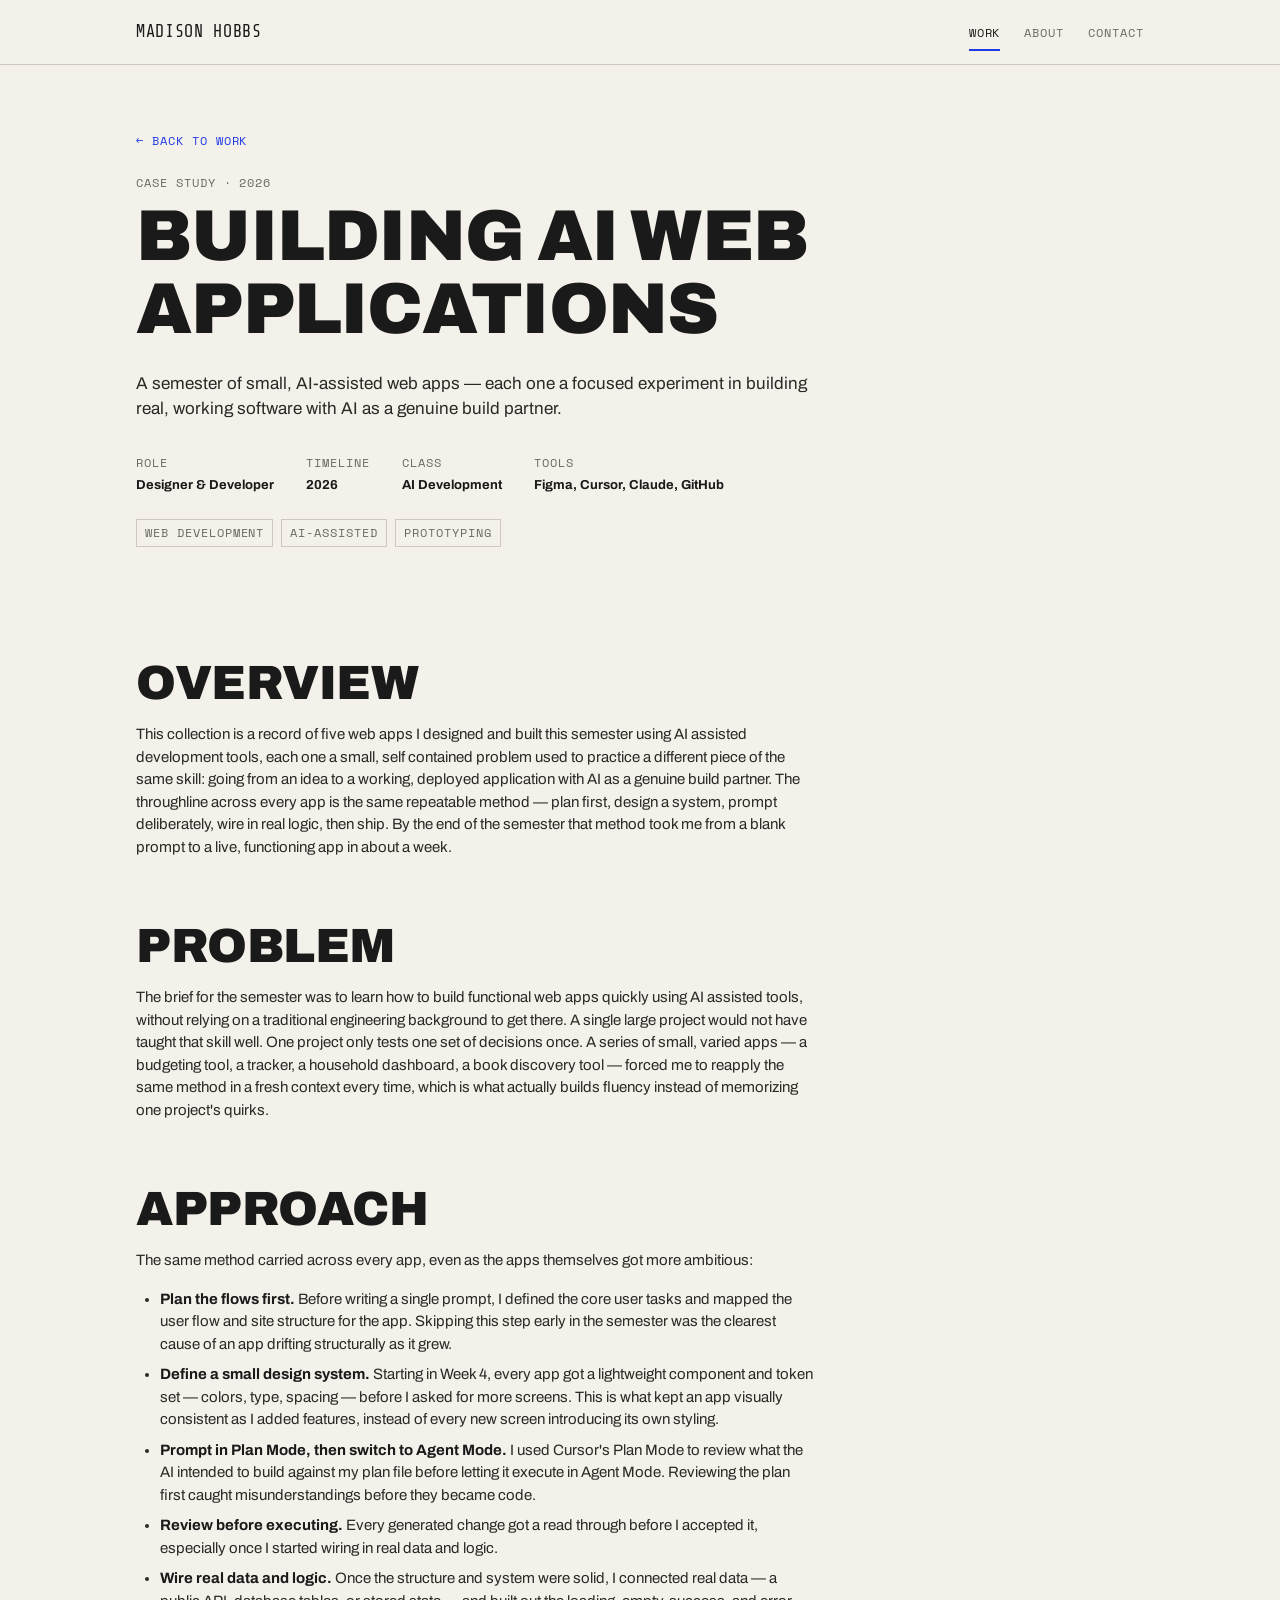
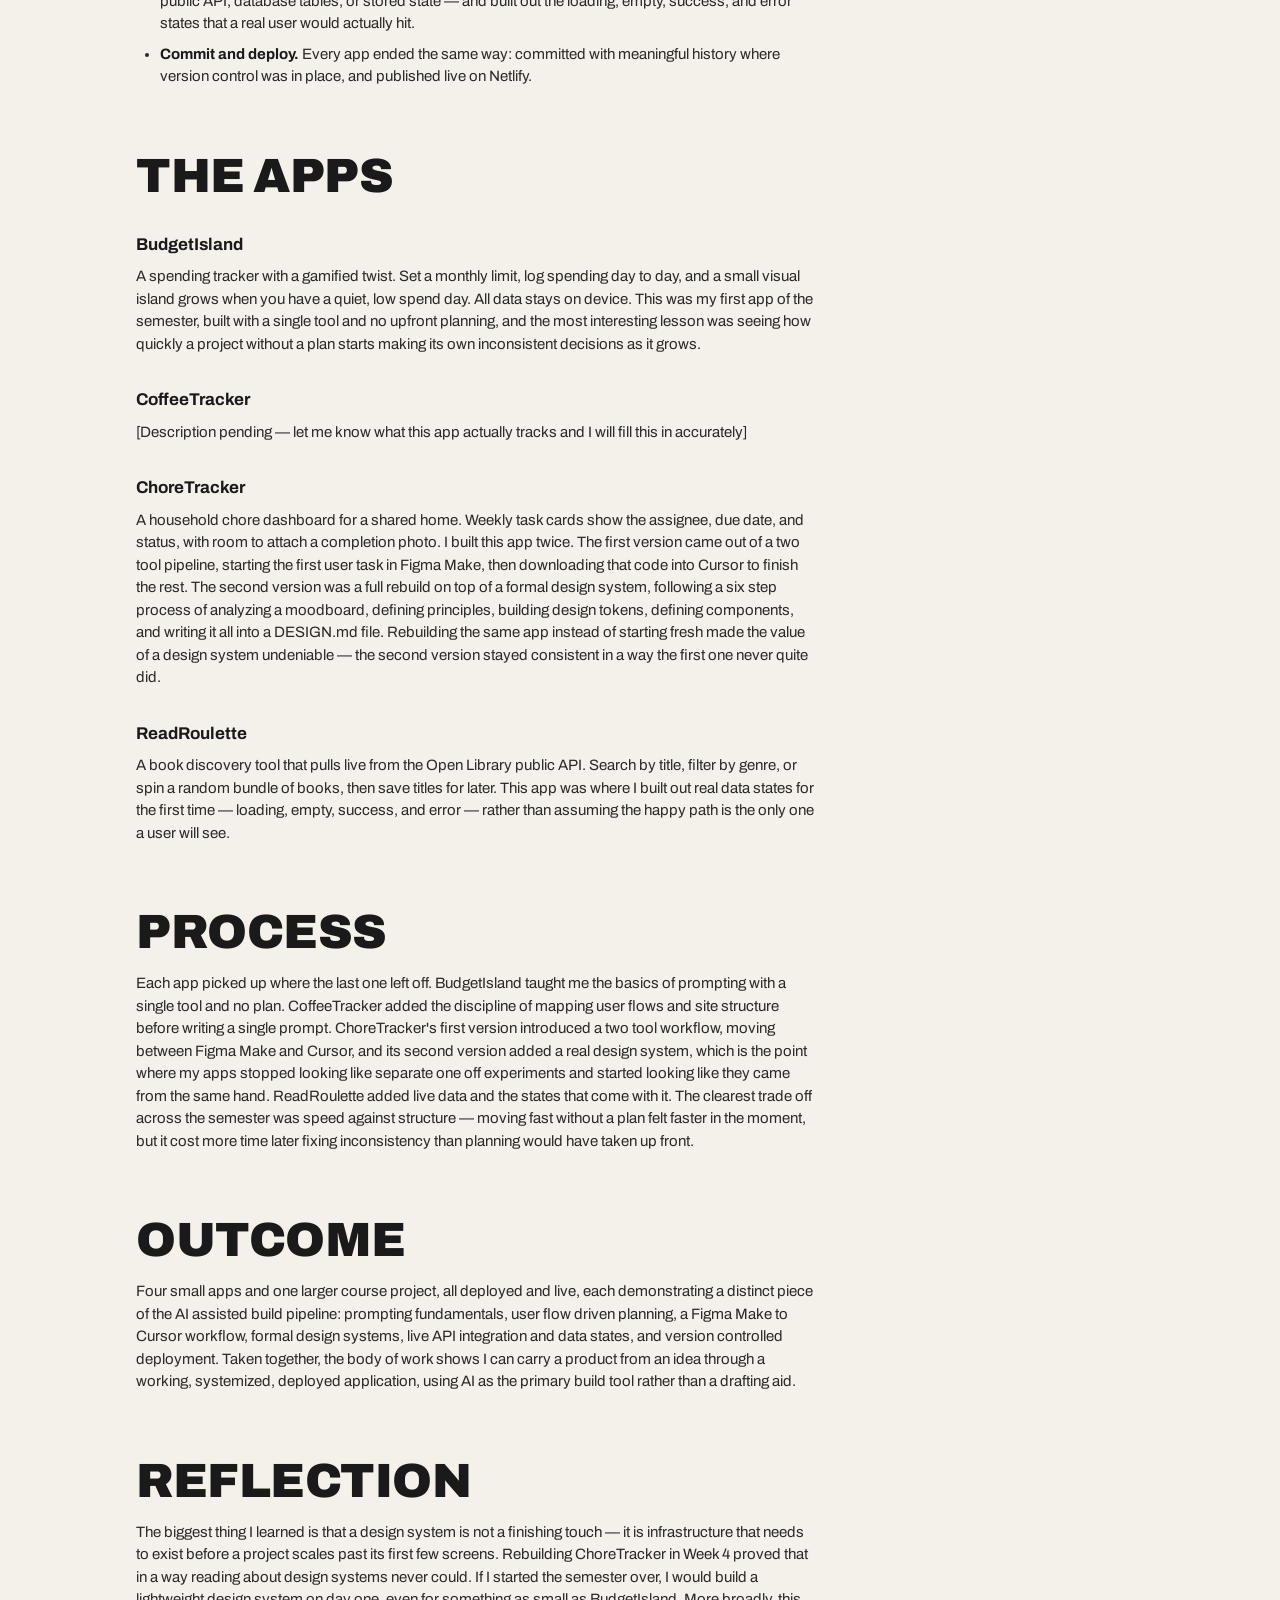
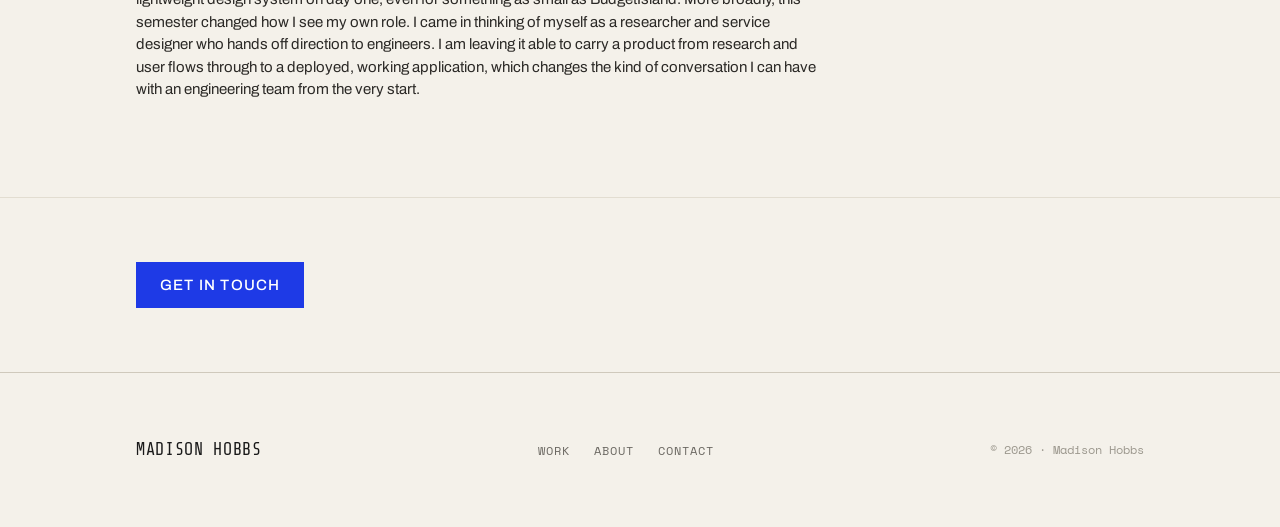
==== AIWebApps/index.html @ afbbce16 "Adding second project of minis" ====
<!DOCTYPE html>
<html lang="en">
<head>
<meta charset="UTF-8" />
<meta name="viewport" content="width=device-width, initial-scale=1.0" />
<title>Building AI Web Applications — Madison Hobbs</title>
<meta name="description" content="A semester of small, AI-assisted web apps — each one a focused experiment in building real, working software with AI as a collaborator." />
<link rel="preconnect" href="https://fonts.googleapis.com" />
<link rel="preconnect" href="https://fonts.gstatic.com" crossorigin />
<link href="https://fonts.googleapis.com/css2?family=Archivo:wght@400;500;700;800;900&family=Share+Tech+Mono&family=Space+Mono:wght@400;700&display=swap" rel="stylesheet" />
<link rel="stylesheet" href="../design-system/tokens.css" />
<style>
  /* screen accent: ONE pop family per DESIGN.md */
  :root { --accent: var(--color-accent-blue); --accent-soft: var(--color-accent-blue-soft); }

  *, *::before, *::after { box-sizing: border-box; margin: 0; padding: 0; }
  html { scroll-behavior: smooth; }
  body { background: var(--color-bg-base); color: var(--color-ink-body); font-family: var(--font-sans); font-size: var(--font-size-body); line-height: var(--line-height-body); -webkit-font-smoothing: antialiased; }
  a { color: inherit; }

  .wrap { max-width: var(--container-max); margin: 0 auto; padding-inline: var(--page-pad-inline); }
  @media (min-width: 768px) { .wrap { padding-inline: var(--page-pad-inline-md); } }
  @media (min-width: 1024px) { .wrap { padding-inline: var(--page-pad-inline-lg); } }

  .label { font-family: var(--font-mono); font-size: var(--font-size-caption); text-transform: uppercase; letter-spacing: var(--letter-spacing-label); color: var(--color-ink-muted); }
  .skip { position: absolute; left: -999px; top: 0; background: var(--color-ink-strong); color: var(--color-ink-inverse); padding: var(--space-2) var(--space-4); z-index: var(--z-toast); }
  .skip:focus { left: var(--space-4); }
  :where(a, button, input, textarea):focus-visible { outline: 2px solid var(--accent); outline-offset: 2px; }

  /* NAV */
  .nav { position: sticky; top: 0; z-index: var(--z-sticky); background: var(--color-bg-base); border-bottom: var(--border-width-hairline) solid var(--color-border-default); transition: box-shadow var(--duration-fast) var(--ease-standard); }
  .nav.scrolled { box-shadow: var(--shadow-paper); }
  .nav__inner { display: flex; align-items: center; justify-content: space-between; height: 64px; }
  .brand { font-family: var(--font-display); font-size: 1.05rem; text-transform: uppercase; letter-spacing: 0.04em; color: var(--color-ink-strong); text-decoration: none; }
  .nav__links { display: flex; align-items: center; gap: var(--space-6); list-style: none; }
  .nav__links a { font-family: var(--font-mono); font-size: var(--font-size-caption); text-transform: uppercase; letter-spacing: var(--letter-spacing-label); color: var(--color-ink-muted); text-decoration: none; padding: var(--space-2) 0; border-bottom: 2px solid transparent; transition: color var(--duration-fast) var(--ease-standard); }
  .nav__links a:hover { color: var(--color-ink-strong); }
  .nav__links a.current { color: var(--color-ink-strong); border-bottom-color: var(--accent); }
  .nav__toggle { display: none; width: 44px; height: 44px; background: none; border: none; cursor: pointer; align-items: center; justify-content: center; }
  .nav__toggle span, .nav__toggle span::before, .nav__toggle span::after { content: ""; display: block; width: 22px; height: 2px; background: var(--color-ink-strong); position: relative; }
  .nav__toggle span::before { position: absolute; top: -7px; }
  .nav__toggle span::after { position: absolute; top: 7px; }
  @media (max-width: 767px) {
    .nav__toggle { display: inline-flex; }
    .nav__links { position: absolute; top: 64px; left: 0; right: 0; flex-direction: column; align-items: flex-start; gap: 0; background: var(--color-bg-base); border-bottom: var(--border-width-hairline) solid var(--color-border-default); padding: var(--space-2) var(--page-pad-inline) var(--space-4); box-shadow: var(--shadow-raised); display: none; }
    .nav__links.open { display: flex; }
    .nav__links a { width: 100%; padding: var(--space-3) 0; border-bottom: var(--border-width-hairline) solid var(--color-border-subtle); }
  }

  /* PROJECT HERO */
  .p-hero { padding-block: var(--space-16) var(--space-12); }
  .p-back { display: inline-block; margin-bottom: var(--space-6); font-family: var(--font-mono); font-size: var(--font-size-caption); text-transform: uppercase; letter-spacing: var(--letter-spacing-label); color: var(--accent); text-decoration: none; }
  .p-back:hover { text-decoration: underline; }
  .p-hero h1 { font-family: var(--font-heading); font-weight: var(--font-weight-black); font-size: var(--font-size-display-md-fluid); line-height: 1.02; letter-spacing: -0.01em; text-transform: uppercase; color: var(--color-ink-strong); max-width: 18ch; margin-top: var(--space-2); }
  .p-hero__sub { font-size: var(--font-size-lead); color: var(--color-ink-body); max-width: var(--container-narrow); margin-top: var(--space-6); }
  .p-meta { display: flex; flex-wrap: wrap; gap: var(--space-8); margin-top: var(--space-8); }
  .p-meta div { display: flex; flex-direction: column; gap: var(--space-1); }
  .p-meta .k { font-family: var(--font-mono); font-size: var(--font-size-caption); text-transform: uppercase; letter-spacing: var(--letter-spacing-label); color: var(--color-ink-muted); }
  .p-meta .v { font-size: var(--font-size-body-sm); font-weight: var(--font-weight-bold); color: var(--color-ink-strong); }
  .p-tags { display: flex; flex-wrap: wrap; gap: var(--space-2); margin-top: var(--space-6); }
  .tag { font-family: var(--font-mono); font-size: var(--font-size-caption); text-transform: uppercase; letter-spacing: var(--letter-spacing-label); color: var(--color-ink-muted); border: var(--border-width-hairline) solid var(--color-border-default); padding: var(--space-1) var(--space-2); }

  .p-cover { margin-top: var(--space-12); aspect-ratio: 16 / 9; background: var(--color-bg-sunken); border: var(--border-width-hairline) solid var(--color-border-default); box-shadow: var(--shadow-paper); overflow: hidden; }
  .p-cover img { width: 100%; height: 100%; object-fit: cover; }

  /* ARTICLE / CASE STUDY BODY */
  .article { max-width: var(--container-narrow); padding-block: var(--space-16) var(--space-24); }
  .article h2 { font-family: var(--font-heading); font-weight: var(--font-weight-black); font-size: var(--font-size-display-sm-fluid); line-height: 1; text-transform: uppercase; letter-spacing: -0.01em; color: var(--color-ink-strong); margin: var(--space-16) 0 var(--space-4); }
  .article > h2:first-child { margin-top: 0; }
  .article h3 { font-size: var(--font-size-lead); font-weight: var(--font-weight-bold); color: var(--color-ink-strong); margin: var(--space-8) 0 var(--space-2); }
  .article p { font-size: var(--font-size-body); color: var(--color-ink-body); }
  .article p + p { margin-top: var(--space-4); }
  .article ul, .article ol { margin: var(--space-4) 0; padding-left: var(--space-6); }
  .article li { margin-bottom: var(--space-2); }
  .article li strong { color: var(--color-ink-strong); font-weight: var(--font-weight-bold); }
  .article blockquote { border-left: 2px solid var(--accent); padding-left: var(--space-4); margin: var(--space-8) 0; font-size: var(--font-size-lead); color: var(--color-ink-strong); }
  .article figure { margin: var(--space-8) 0; }
  .article figure img { width: 100%; border: var(--border-width-hairline) solid var(--color-border-subtle); }
  .article figcaption { font-family: var(--font-mono); font-size: var(--font-size-caption); color: var(--color-ink-muted); margin-top: var(--space-2); }

  /* CTA + FOOTER */
  .p-cta { padding-block: var(--space-16); border-top: var(--border-width-hairline) solid var(--color-border-subtle); }
  .btn { display: inline-flex; align-items: center; gap: var(--space-2); min-height: 44px; padding: var(--space-3) var(--space-6); font-family: var(--font-sans); font-size: var(--font-size-body); font-weight: var(--font-weight-medium); text-transform: uppercase; letter-spacing: var(--letter-spacing-label); border: none; border-radius: var(--radius-none); cursor: pointer; text-decoration: none; transition: filter var(--duration-fast) var(--ease-standard), transform var(--duration-instant) var(--ease-standard); }
  .btn--accent { background: var(--accent); color: #fff; }
  .btn--accent:hover { filter: brightness(1.08); }
  .btn:active { transform: translateY(1px); }

  .footer { padding-block: var(--space-16); border-top: var(--border-width-hairline) solid var(--color-border-default); }
  .footer__inner { display: flex; flex-wrap: wrap; align-items: center; justify-content: space-between; gap: var(--space-6); }
  .footer__links { display: flex; gap: var(--space-6); list-style: none; }
  .footer__links a { font-family: var(--font-mono); font-size: var(--font-size-caption); text-transform: uppercase; letter-spacing: var(--letter-spacing-label); color: var(--color-ink-muted); text-decoration: none; }
  .footer__links a:hover { color: var(--color-ink-strong); }
  .footer__copy { font-family: var(--font-mono); font-size: var(--font-size-caption); color: var(--color-ink-faint); }

  @media (prefers-reduced-motion: reduce) { html { scroll-behavior: auto; } * { transition: none !important; } }
</style>
</head>
<body>
<a class="skip" href="#main">Skip to content</a>

<header class="nav" id="nav">
  <div class="wrap nav__inner">
    <a href="../index.html#top" class="brand">Madison Hobbs</a>
    <button class="nav__toggle" aria-expanded="false" aria-controls="nav-links" aria-label="Toggle menu"><span></span></button>
    <ul class="nav__links" id="nav-links">
      <li><a href="../index.html#work" class="current">Work</a></li>
      <li><a href="../index.html#about">About</a></li>
      <li><a href="../index.html#contact">Contact</a></li>
    </ul>
  </div>
</header>

<main id="main">
  <article>
    <section class="p-hero">
      <div class="wrap">
        <a href="../index.html#work" class="p-back">← Back to work</a>
        <p class="label">Case Study · 2026</p>
        <h1>Building AI Web Applications</h1>
        <p class="p-hero__sub">A semester of small, AI-assisted web apps — each one a focused experiment in building real, working software with AI as a genuine build partner.</p>
        <div class="p-meta">
          <div><span class="k">Role</span><span class="v">Designer &amp; Developer</span></div>
          <div><span class="k">Timeline</span><span class="v">2026</span></div>
          <div><span class="k">Class</span><span class="v">AI Development</span></div>
          <div><span class="k">Tools</span><span class="v">Figma, Cursor, Claude, GitHub</span></div>
        </div>
        <div class="p-tags"><span class="tag">Web Development</span><span class="tag">AI-Assisted</span><span class="tag">Prototyping</span></div>
      </div>
    </section>

    <div class="wrap">
      <figure class="p-cover"><img src="assets/cover.png" alt="Building AI Web Applications — cover" onerror="this.closest('.p-cover').remove()" /></figure>
    </div>

    <div class="wrap">
      <div class="article">
        <h2>Overview</h2>
        <p>This collection is a record of five web apps I designed and built this semester using AI assisted development tools, each one a small, self contained problem used to practice a different piece of the same skill: going from an idea to a working, deployed application with AI as a genuine build partner. The throughline across every app is the same repeatable method — plan first, design a system, prompt deliberately, wire in real logic, then ship. By the end of the semester that method took me from a blank prompt to a live, functioning app in about a week.</p>

        <h2>Problem</h2>
        <p>The brief for the semester was to learn how to build functional web apps quickly using AI assisted tools, without relying on a traditional engineering background to get there. A single large project would not have taught that skill well. One project only tests one set of decisions once. A series of small, varied apps — a budgeting tool, a tracker, a household dashboard, a book discovery tool — forced me to reapply the same method in a fresh context every time, which is what actually builds fluency instead of memorizing one project's quirks.</p>

        <h2>Approach</h2>
        <p>The same method carried across every app, even as the apps themselves got more ambitious:</p>
        <ul>
          <li><strong>Plan the flows first.</strong> Before writing a single prompt, I defined the core user tasks and mapped the user flow and site structure for the app. Skipping this step early in the semester was the clearest cause of an app drifting structurally as it grew.</li>
          <li><strong>Define a small design system.</strong> Starting in Week 4, every app got a lightweight component and token set — colors, type, spacing — before I asked for more screens. This is what kept an app visually consistent as I added features, instead of every new screen introducing its own styling.</li>
          <li><strong>Prompt in Plan Mode, then switch to Agent Mode.</strong> I used Cursor's Plan Mode to review what the AI intended to build against my plan file before letting it execute in Agent Mode. Reviewing the plan first caught misunderstandings before they became code.</li>
          <li><strong>Review before executing.</strong> Every generated change got a read through before I accepted it, especially once I started wiring in real data and logic.</li>
          <li><strong>Wire real data and logic.</strong> Once the structure and system were solid, I connected real data — a public API, database tables, or stored state — and built out the loading, empty, success, and error states that a real user would actually hit.</li>
          <li><strong>Commit and deploy.</strong> Every app ended the same way: committed with meaningful history where version control was in place, and published live on Netlify.</li>
        </ul>

        <h2>The Apps</h2>

        <h3>BudgetIsland</h3>
        <p>A spending tracker with a gamified twist. Set a monthly limit, log spending day to day, and a small visual island grows when you have a quiet, low spend day. All data stays on device. This was my first app of the semester, built with a single tool and no upfront planning, and the most interesting lesson was seeing how quickly a project without a plan starts making its own inconsistent decisions as it grows.</p>
        <figure><img src="assets/budgetisland.png" alt="BudgetIsland — screen" onerror="this.closest('figure').remove()" /><figcaption>BudgetIsland — screen</figcaption></figure>

        <h3>CoffeeTracker</h3>
        <p>[Description pending — let me know what this app actually tracks and I will fill this in accurately]</p>
        <figure><img src="assets/coffeetracker.png" alt="CoffeeTracker — screen" onerror="this.closest('figure').remove()" /><figcaption>CoffeeTracker — screen</figcaption></figure>

        <h3>ChoreTracker</h3>
        <p>A household chore dashboard for a shared home. Weekly task cards show the assignee, due date, and status, with room to attach a completion photo. I built this app twice. The first version came out of a two tool pipeline, starting the first user task in Figma Make, then downloading that code into Cursor to finish the rest. The second version was a full rebuild on top of a formal design system, following a six step process of analyzing a moodboard, defining principles, building design tokens, defining components, and writing it all into a DESIGN.md file. Rebuilding the same app instead of starting fresh made the value of a design system undeniable — the second version stayed consistent in a way the first one never quite did.</p>
        <figure><img src="assets/choretracker.png" alt="ChoreTracker — screen" onerror="this.closest('figure').remove()" /><figcaption>ChoreTracker — screen</figcaption></figure>

        <h3>ReadRoulette</h3>
        <p>A book discovery tool that pulls live from the Open Library public API. Search by title, filter by genre, or spin a random bundle of books, then save titles for later. This app was where I built out real data states for the first time — loading, empty, success, and error — rather than assuming the happy path is the only one a user will see.</p>
        <figure><img src="assets/readroulette.png" alt="ReadRoulette — screen" onerror="this.closest('figure').remove()" /><figcaption>ReadRoulette — screen</figcaption></figure>

        <h2>Process</h2>
        <p>Each app picked up where the last one left off. BudgetIsland taught me the basics of prompting with a single tool and no plan. CoffeeTracker added the discipline of mapping user flows and site structure before writing a single prompt. ChoreTracker's first version introduced a two tool workflow, moving between Figma Make and Cursor, and its second version added a real design system, which is the point where my apps stopped looking like separate one off experiments and started looking like they came from the same hand. ReadRoulette added live data and the states that come with it. The clearest trade off across the semester was speed against structure — moving fast without a plan felt faster in the moment, but it cost more time later fixing inconsistency than planning would have taken up front.</p>

        <h2>Outcome</h2>
        <p>Four small apps and one larger course project, all deployed and live, each demonstrating a distinct piece of the AI assisted build pipeline: prompting fundamentals, user flow driven planning, a Figma Make to Cursor workflow, formal design systems, live API integration and data states, and version controlled deployment. Taken together, the body of work shows I can carry a product from an idea through a working, systemized, deployed application, using AI as the primary build tool rather than a drafting aid.</p>

        <h2>Reflection</h2>
        <p>The biggest thing I learned is that a design system is not a finishing touch — it is infrastructure that needs to exist before a project scales past its first few screens. Rebuilding ChoreTracker in Week 4 proved that in a way reading about design systems never could. If I started the semester over, I would build a lightweight design system on day one, even for something as small as BudgetIsland. More broadly, this semester changed how I see my own role. I came in thinking of myself as a researcher and service designer who hands off direction to engineers. I am leaving it able to carry a product from research and user flows through to a deployed, working application, which changes the kind of conversation I can have with an engineering team from the very start.</p>
      </div>
    </div>
  </article>

  <section class="p-cta">
    <div class="wrap">
      <a href="../index.html#contact" class="btn btn--accent">Get in touch</a>
    </div>
  </section>
</main>

<footer class="footer">
  <div class="wrap footer__inner">
    <a href="../index.html#top" class="brand">Madison Hobbs</a>
    <ul class="footer__links">
      <li><a href="../index.html#work">Work</a></li>
      <li><a href="../index.html#about">About</a></li>
      <li><a href="../index.html#contact">Contact</a></li>
    </ul>
    <span class="footer__copy">© 2026 · Madison Hobbs</span>
  </div>
</footer>

<script>
  const nav = document.getElementById('nav');
  const toggle = document.querySelector('.nav__toggle');
  const links = document.getElementById('nav-links');
  window.addEventListener('scroll', () => { nav.classList.toggle('scrolled', window.scrollY > 8); }, { passive: true });
  toggle.addEventListener('click', () => { const open = links.classList.toggle('open'); toggle.setAttribute('aria-expanded', String(open)); });
  links.addEventListener('click', (e) => { if (e.target.tagName === 'A') { links.classList.remove('open'); toggle.setAttribute('aria-expanded', 'false'); } });
</script>
</body>
</html>
---- design-system/tokens.css ----
/* ============================================================
   Design Tokens — "Tactile Editorial" system
   Direction: Tactile · Realistic · Messy · Professional
   Consume via CSS custom properties: var(--color-bg-base)
   ============================================================ */

:root {
  /* ---------- COLOR: NEUTRAL / PAPER BASE ---------- */
  --color-bg-base: #f4f1ea;        /* primary page background (warm paper) */
  --color-bg-raised: #faf8f2;      /* raised surface / card on paper */
  --color-bg-sunken: #ebe7dc;      /* recessed / inset wells */
  --color-bg-inverse: #1a1a1a;     /* dark blocks, footers */

  /* ---------- COLOR: INK (TEXT + LINES) ---------- */
  --color-ink-strong: #1a1a1a;     /* headings, primary text (never #000) */
  --color-ink-body: #2b2926;       /* body copy */
  --color-ink-muted: #6b6862;      /* captions, metadata, labels */
  --color-ink-faint: #9c988e;      /* placeholders, disabled */
  --color-ink-inverse: #f4f1ea;    /* text on dark blocks */

  /* ---------- COLOR: POP ACCENTS (vivid — choose one family per screen) ---------- */
  --color-accent-blue: #1e3ae6;    /* electric cobalt — primary interactive/focus */
  --color-accent-red: #ee3a20;     /* vermilion — bold highlights, alerts */
  --color-accent-yellow: #ffc61a;  /* signal yellow — marks, emphasis */
  --color-accent-green: #1f7a4d;   /* vivid green — positive */
  --color-accent-blue-soft: #d9defb;
  --color-accent-red-soft: #fbd9d2;
  --color-accent-yellow-soft: #fff0c2;
  --color-accent-green-soft: #d2ecdd;

  /* legacy aliases (map old names to the new pop palette) */
  --color-accent-ink-blue: var(--color-accent-blue);
  --color-accent-amber: var(--color-accent-yellow);
  --color-accent-olive: var(--color-accent-green);
  --color-accent-amber-soft: var(--color-accent-yellow-soft);
  --color-accent-olive-soft: var(--color-accent-green-soft);

  /* ---------- COLOR: FUNCTIONAL (vivid, semantic) ---------- */
  --color-danger: #ee3a20;
  --color-warning: #d98a00;
  --color-success: #1f7a4d;
  --color-info: #1e3ae6;

  /* ---------- COLOR: BORDERS ---------- */
  --color-border-strong: #1a1a1a;
  --color-border-default: #cfc9bc;
  --color-border-subtle: #e2ddd1;

  /* ---------- TYPOGRAPHY: FAMILIES ---------- */
  --font-sans: "Archivo", "Inter", "Helvetica Neue", Arial, sans-serif;      /* UI + body */
  --font-heading: "Archivo", "Helvetica Neue", Arial, sans-serif;            /* heavy grotesque headlines (weight 800-900) */
  --font-display: "Share Tech Mono", "Courier New", ui-monospace, monospace; /* skinny square monospace display (BIG BIRD) */
  --font-mono: "Space Mono", "IBM Plex Mono", ui-monospace, monospace;       /* technical labels/lists */

  /* ---------- TYPOGRAPHY: SIZE SCALE (contrast, no mid-range) ---------- */
  --font-size-caption: 0.75rem;    /* 12px — metadata, labels */
  --font-size-body-sm: 0.8125rem;  /* 13px */
  --font-size-body: 0.9375rem;     /* 15px — default body */
  --font-size-lead: 1.0625rem;     /* 17px — max for functional text */
  /* jump — deliberately skip 20–44px for body use */
  --font-size-display-sm: 3rem;    /* 48px */
  --font-size-display-md: 4.5rem;  /* 72px */
  --font-size-display-lg: 6.5rem;  /* 104px — hero gestural headers */

  /* ---------- TYPOGRAPHY: WEIGHT ---------- */
  --font-weight-regular: 400;
  --font-weight-medium: 500;
  --font-weight-bold: 700;
  --font-weight-heavy: 800;   /* grotesque headlines (CODE CRAFTED) */
  --font-weight-black: 900;

  /* ---------- TYPOGRAPHY: LINE HEIGHT ---------- */
  --line-height-tight: 0.95;       /* display */
  --line-height-snug: 1.2;
  --line-height-body: 1.5;

  /* ---------- TYPOGRAPHY: TRACKING ---------- */
  --letter-spacing-tight: -0.02em; /* display */
  --letter-spacing-normal: 0;
  --letter-spacing-label: 0.08em;  /* uppercase labels */

  /* ---------- SPACING SCALE (4px base) ---------- */
  --space-0: 0;
  --space-1: 0.25rem;  /* 4px */
  --space-2: 0.5rem;   /* 8px */
  --space-3: 0.75rem;  /* 12px */
  --space-4: 1rem;     /* 16px */
  --space-6: 1.5rem;   /* 24px */
  --space-8: 2rem;     /* 32px */
  --space-12: 3rem;    /* 48px */
  --space-16: 4rem;    /* 64px */
  --space-24: 6rem;    /* 96px — macro margins / whitespace */
  --space-32: 8rem;    /* 128px */

  /* ---------- RADIUS (sharp by default) ---------- */
  --radius-none: 0;
  --radius-sm: 2px;    /* max for UI containers */
  --radius-pill: 999px;/* reserved for tags/stamps only, rare */

  /* ---------- BORDER WIDTH ---------- */
  --border-width-hairline: 1px;
  --border-width-default: 1.5px;
  --border-width-heavy: 2px;

  /* ---------- SHADOW / ELEVATION (soft, physical, low) ---------- */
  --shadow-none: none;
  --shadow-paper: 0 1px 2px rgba(26, 22, 18, 0.06);           /* resting */
  --shadow-raised: 0 2px 12px rgba(26, 22, 18, 0.08);         /* card lifted off paper */
  --shadow-object: 0 8px 28px rgba(26, 22, 18, 0.12);         /* real object (badge, print) */
  --shadow-inset: inset 0 1px 3px rgba(26, 22, 18, 0.08);     /* sunken well */

  /* ---------- MOTION: DURATION ---------- */
  --duration-instant: 80ms;
  --duration-fast: 160ms;
  --duration-base: 240ms;
  --duration-slow: 400ms;

  /* ---------- MOTION: EASING ---------- */
  --ease-standard: cubic-bezier(0.2, 0, 0, 1);      /* general UI */
  --ease-entrance: cubic-bezier(0.16, 1, 0.3, 1);   /* content settling in */
  --ease-exit: cubic-bezier(0.4, 0, 1, 1);
  --ease-physical: cubic-bezier(0.34, 1.56, 0.64, 1); /* slight overshoot, tactile */

  /* ---------- MOTION: EXPRESSIVE ---------- */
  --rotate-scrap-sm: -1.5deg;      /* intentional "messy" tilt */
  --rotate-scrap-md: 2.5deg;

  /* ---------- LAYOUT: GRID & CONTAINER ---------- */
  --container-max: 1200px;         /* max content width */
  --container-narrow: 680px;       /* prose / single-column measure */
  --grid-columns: 12;
  --grid-gutter: var(--space-8);   /* 32px between columns */
  --page-pad-inline: var(--space-6);  /* 24px — mobile page margin */
  --page-pad-inline-md: var(--space-16); /* 64px — tablet+ */
  --page-pad-inline-lg: var(--space-24); /* 96px — desktop */

  /* ---------- LAYOUT: BREAKPOINTS (min-width) ---------- */
  --bp-sm: 480px;
  --bp-md: 768px;
  --bp-lg: 1024px;
  --bp-xl: 1280px;

  /* ---------- Z-INDEX SCALE ---------- */
  --z-base: 0;
  --z-raised: 10;      /* tilted/overlapping cards */
  --z-sticky: 100;     /* sticky nav */
  --z-dropdown: 200;   /* menus, popovers */
  --z-scrim: 300;      /* modal backdrop */
  --z-modal: 310;      /* modal panel */
  --z-toast: 400;      /* notifications */

  /* ---------- OPACITY / STATE ---------- */
  --opacity-disabled: 0.4;
  --opacity-scrim: 0.4;

  /* ---------- FLUID DISPLAY (responsive headings) ---------- */
  --font-size-display-sm-fluid: clamp(2.25rem, 5vw, 3rem);    /* 36→48 */
  --font-size-display-md-fluid: clamp(2.75rem, 8vw, 4.5rem);  /* 44→72 */
  --font-size-display-lg-fluid: clamp(3.25rem, 11vw, 6.5rem); /* 52→104 */
}
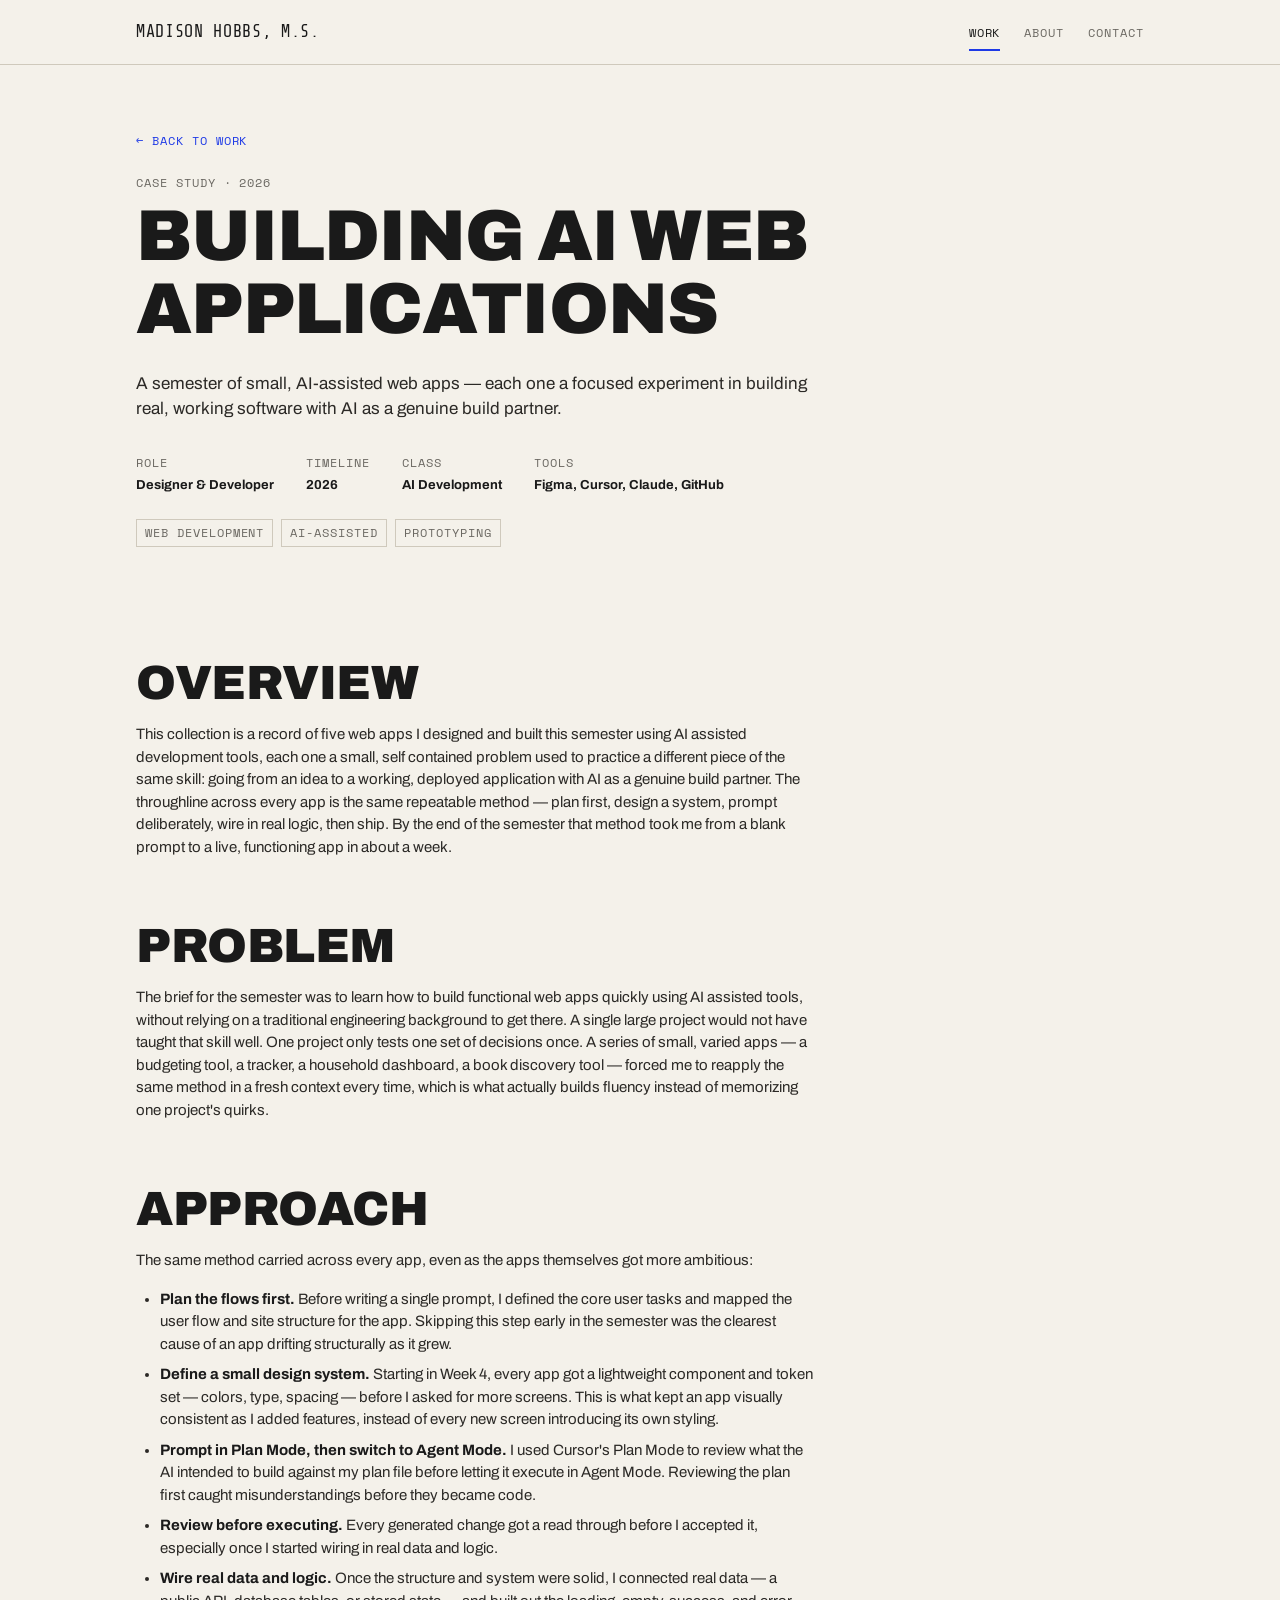
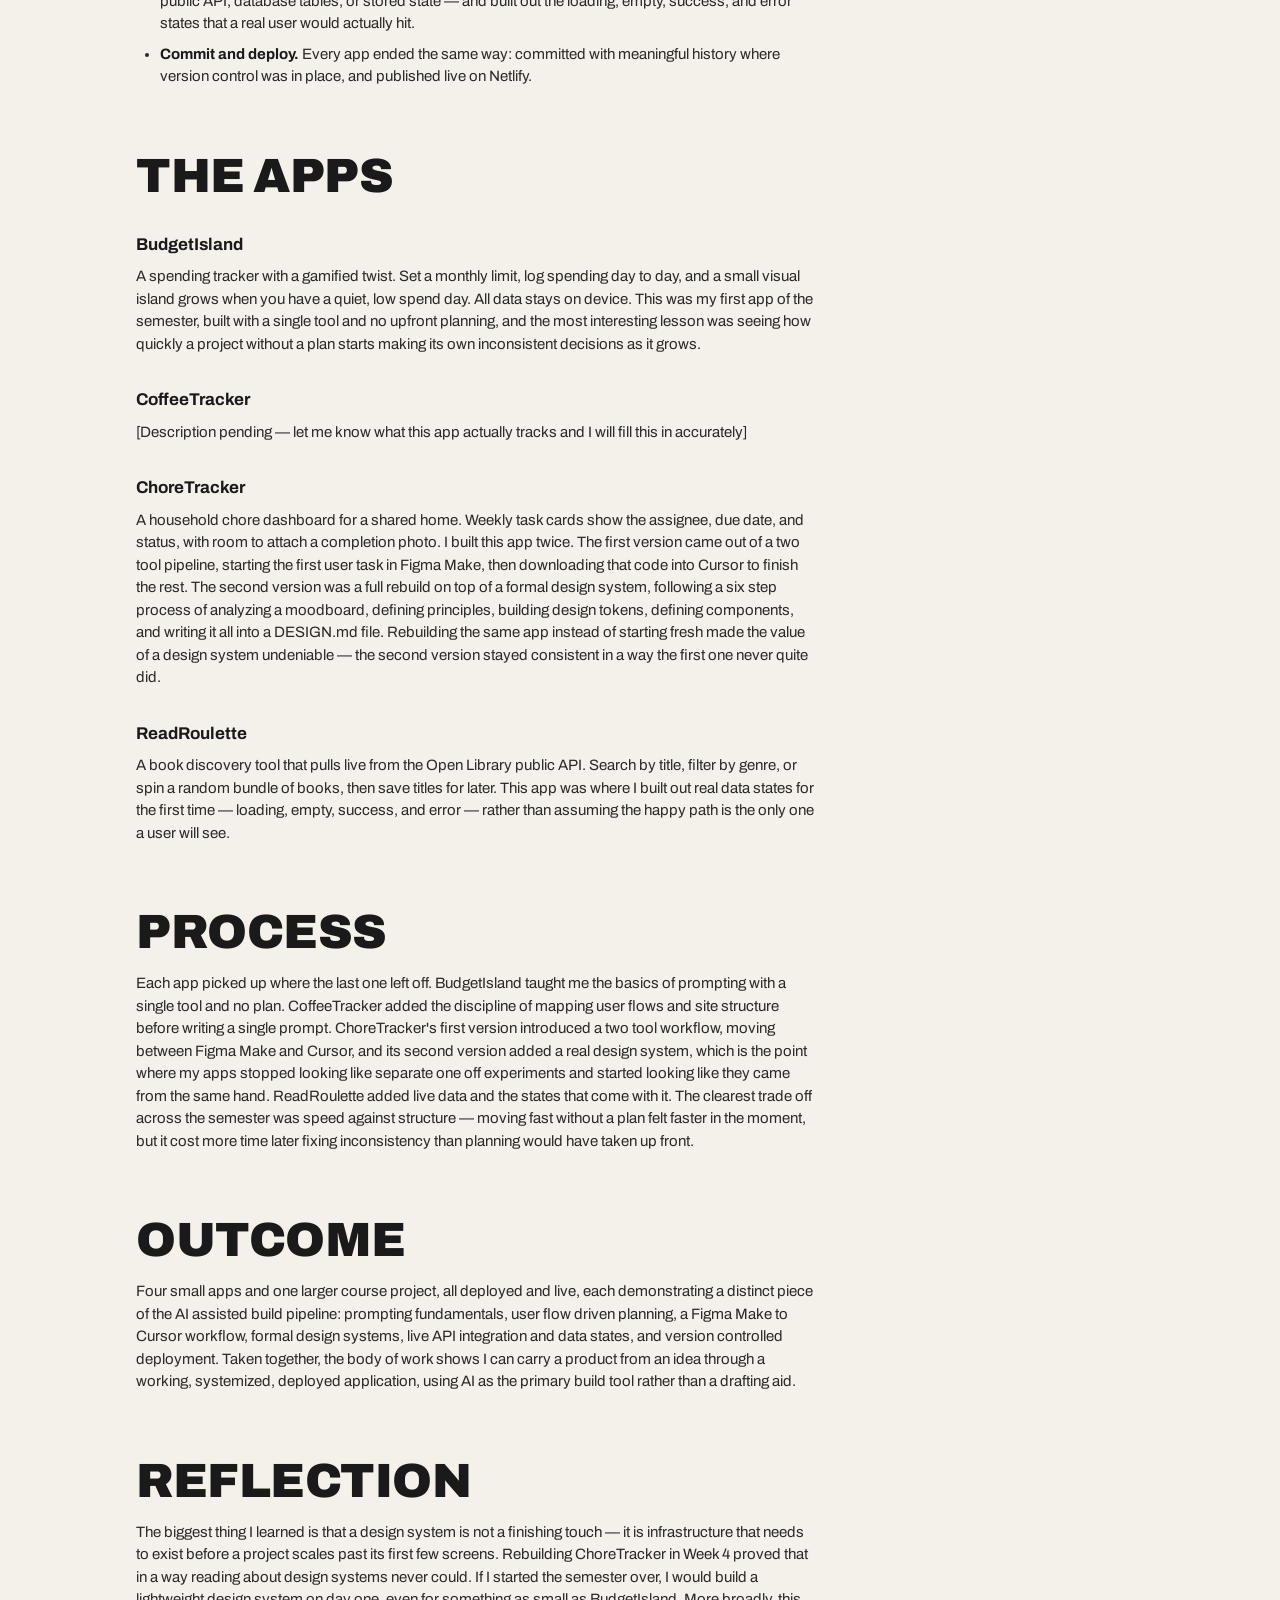
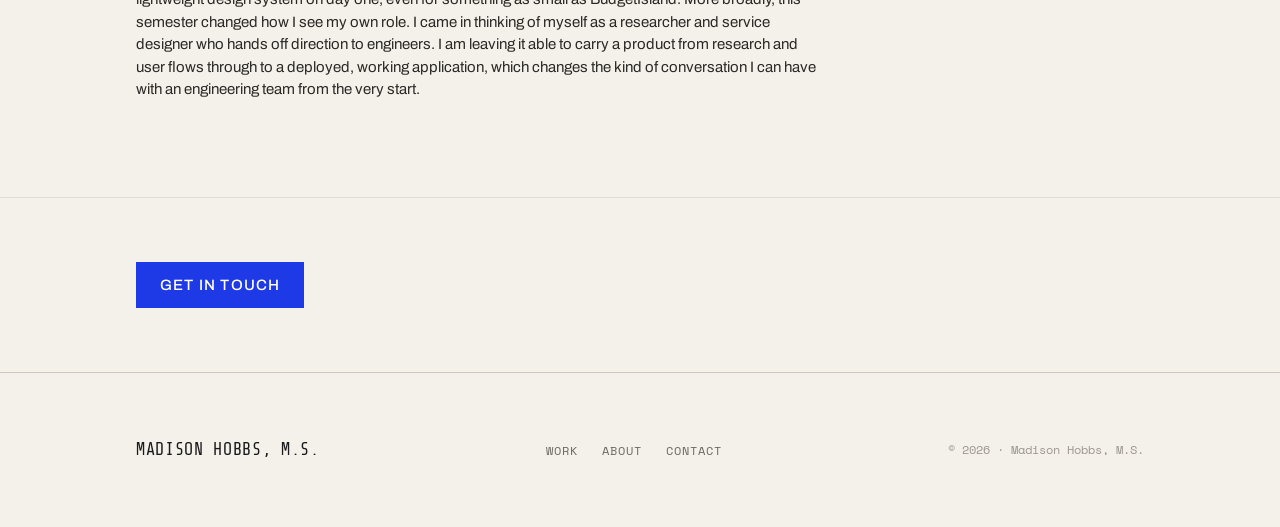
==== commit 10836ed3: "homepage changes" ====
--- a/AIWebApps/index.html
+++ b/AIWebApps/index.html
@@ -100,7 +100,7 @@
 
 <header class="nav" id="nav">
   <div class="wrap nav__inner">
-    <a href="../index.html#top" class="brand">Madison Hobbs</a>
+    <a href="../index.html#top" class="brand">Madison Hobbs, M.S.</a>
     <button class="nav__toggle" aria-expanded="false" aria-controls="nav-links" aria-label="Toggle menu"><span></span></button>
     <ul class="nav__links" id="nav-links">
       <li><a href="../index.html#work" class="current">Work</a></li>
@@ -190,13 +190,13 @@
 
 <footer class="footer">
   <div class="wrap footer__inner">
-    <a href="../index.html#top" class="brand">Madison Hobbs</a>
+    <a href="../index.html#top" class="brand">Madison Hobbs, M.S.</a>
     <ul class="footer__links">
       <li><a href="../index.html#work">Work</a></li>
       <li><a href="../index.html#about">About</a></li>
       <li><a href="../index.html#contact">Contact</a></li>
     </ul>
-    <span class="footer__copy">© 2026 · Madison Hobbs</span>
+    <span class="footer__copy">© 2026 · Madison Hobbs, M.S.</span>
   </div>
 </footer>
 
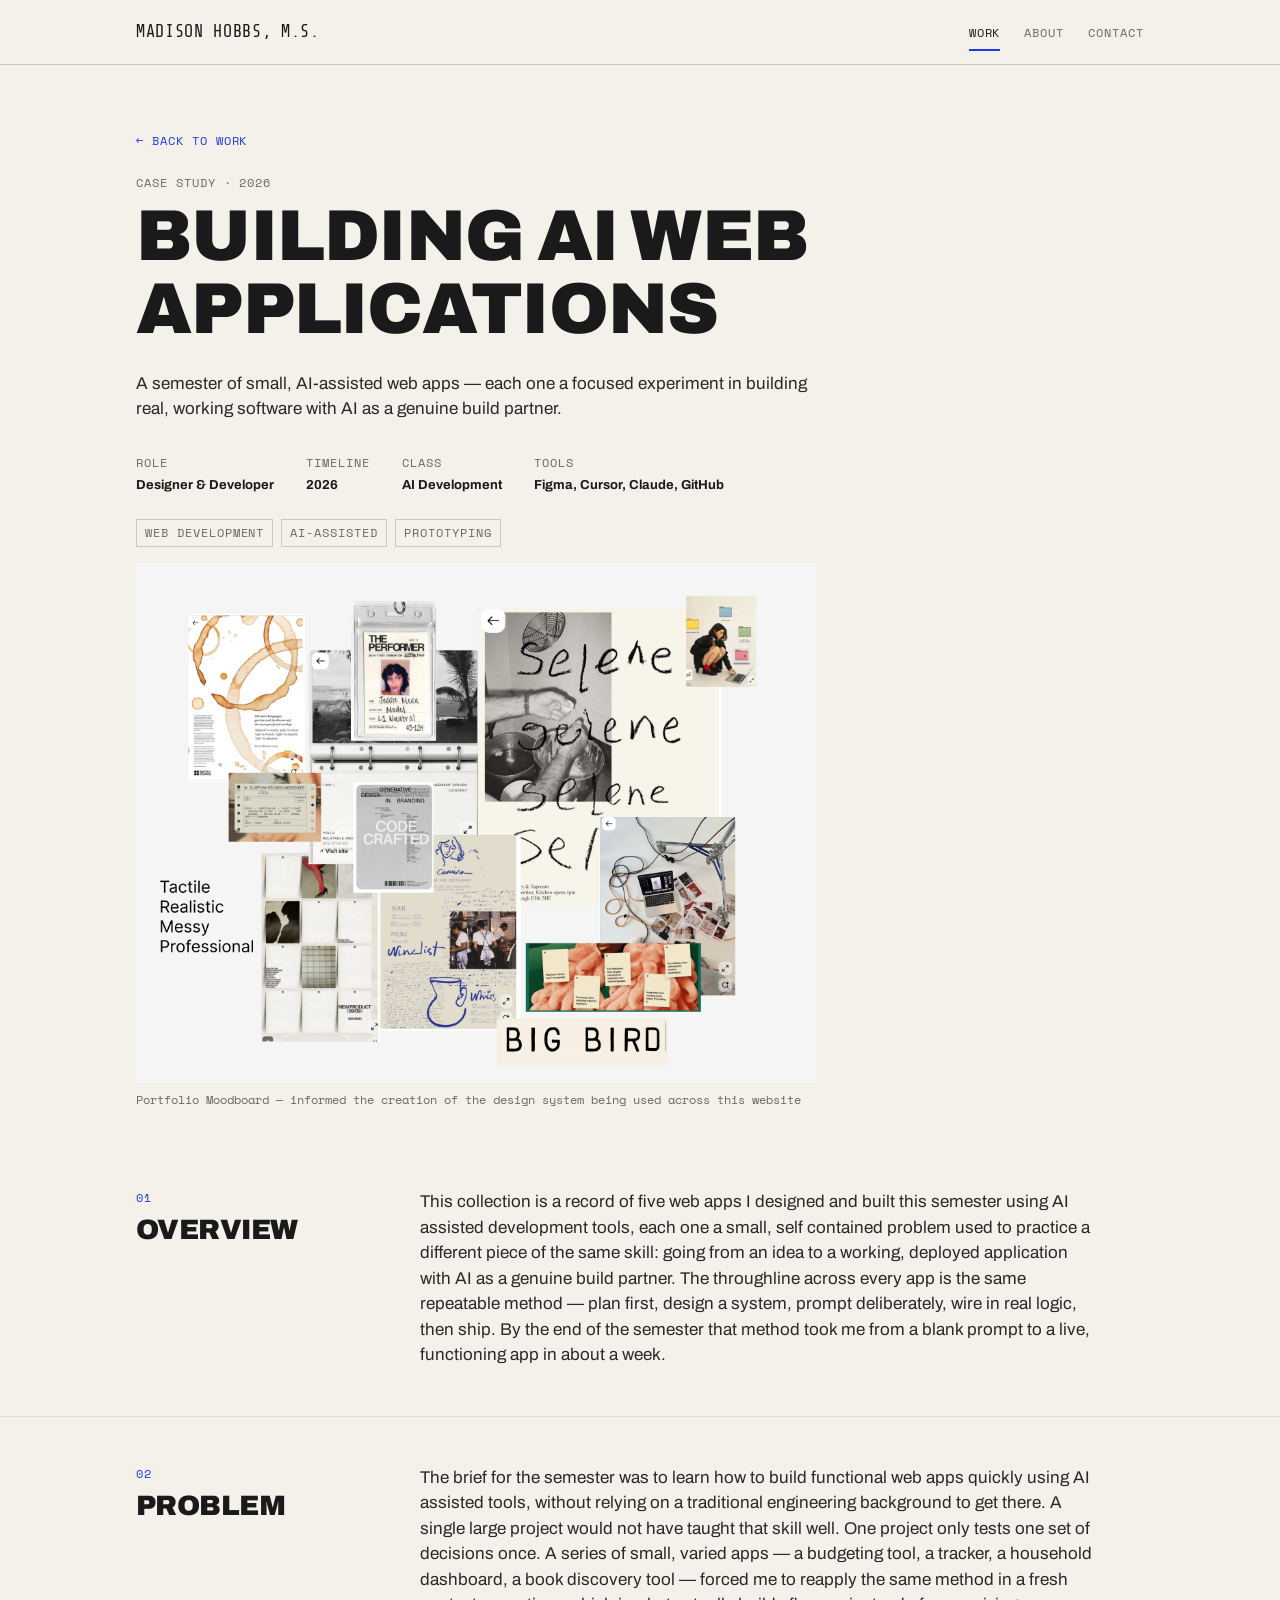
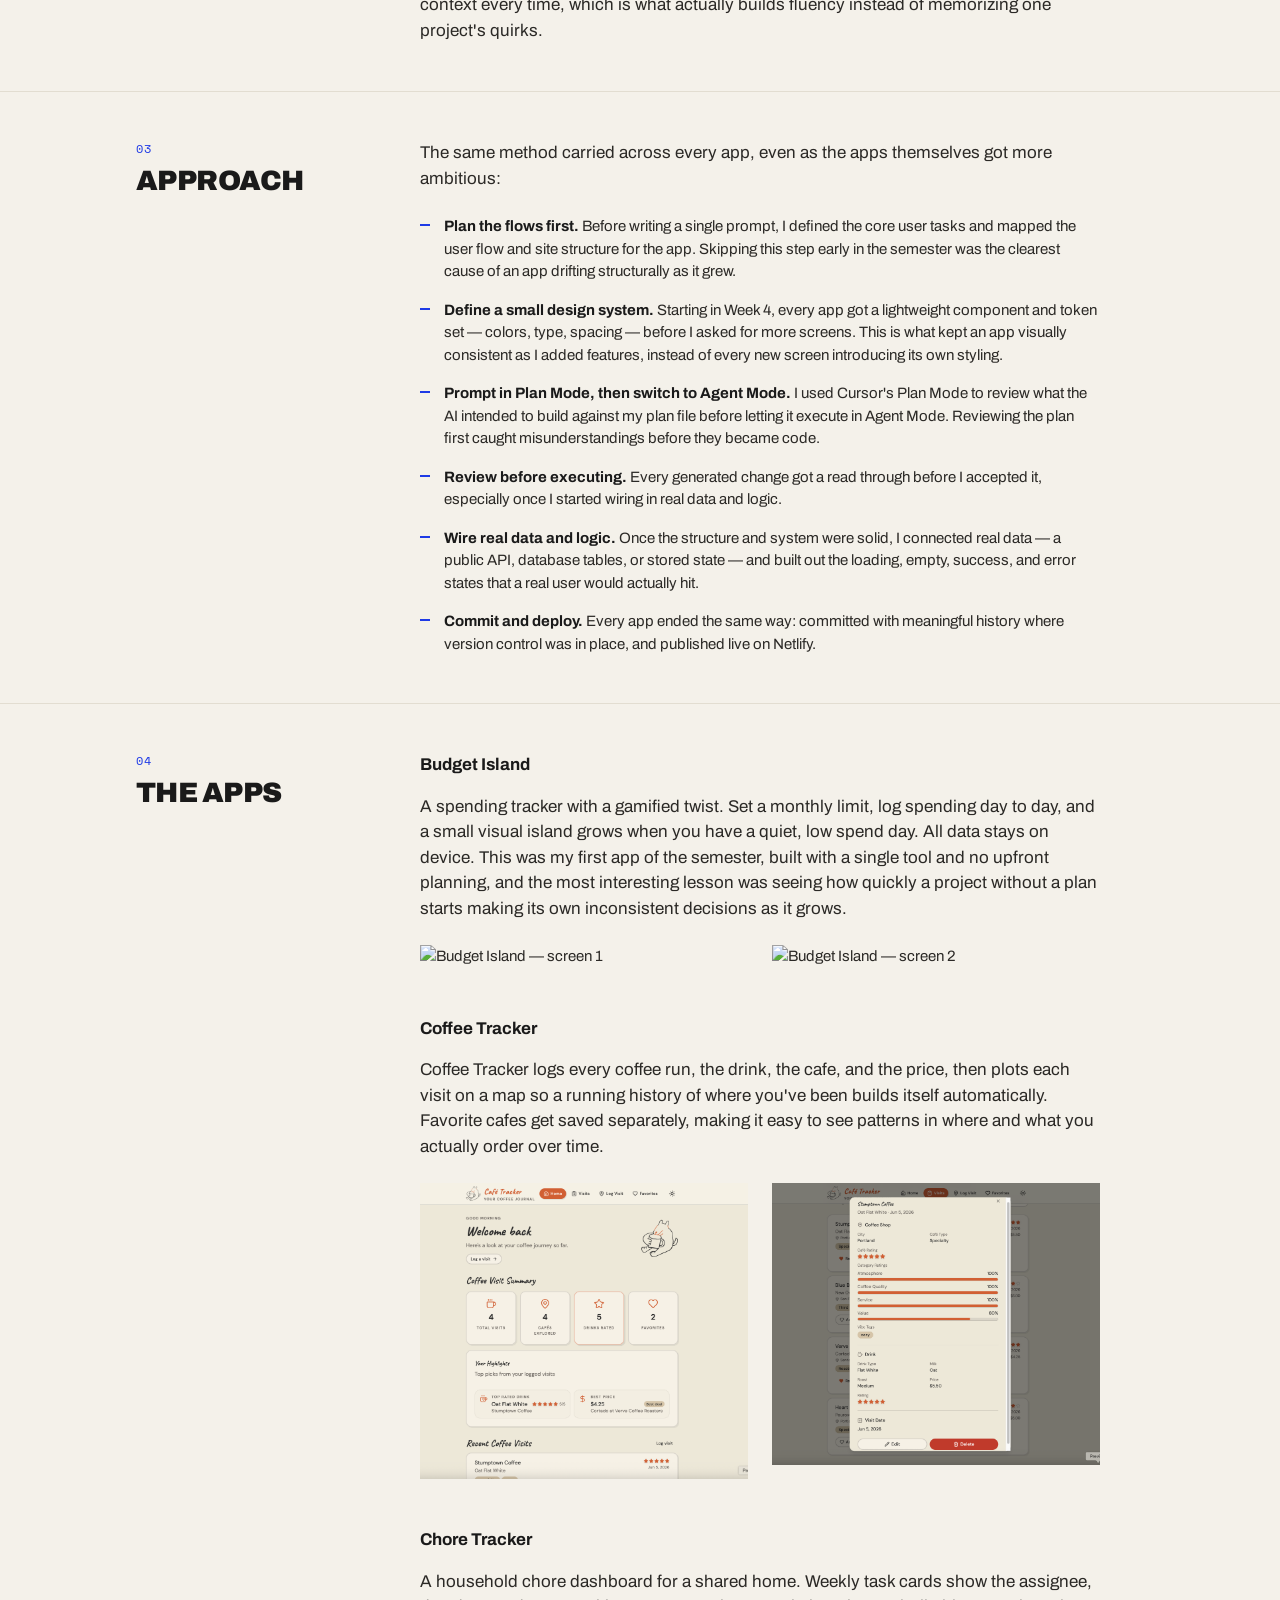
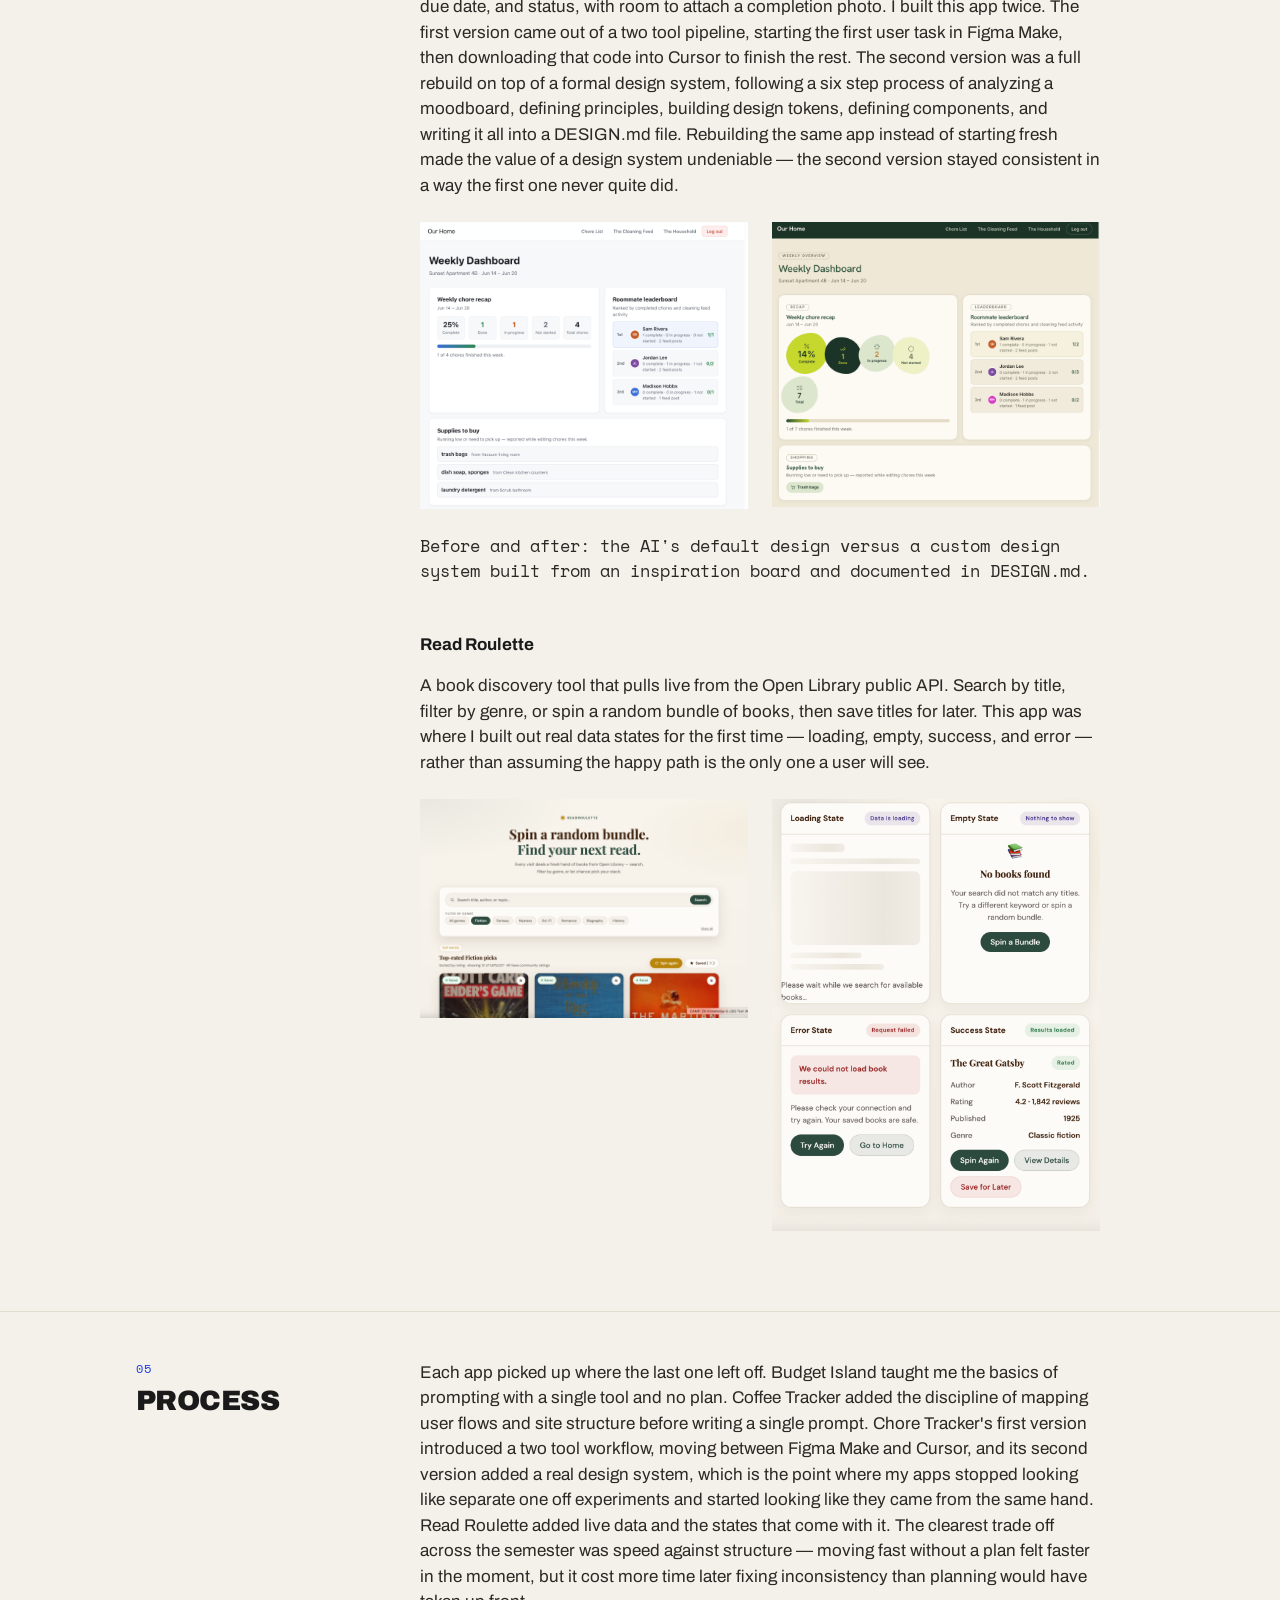
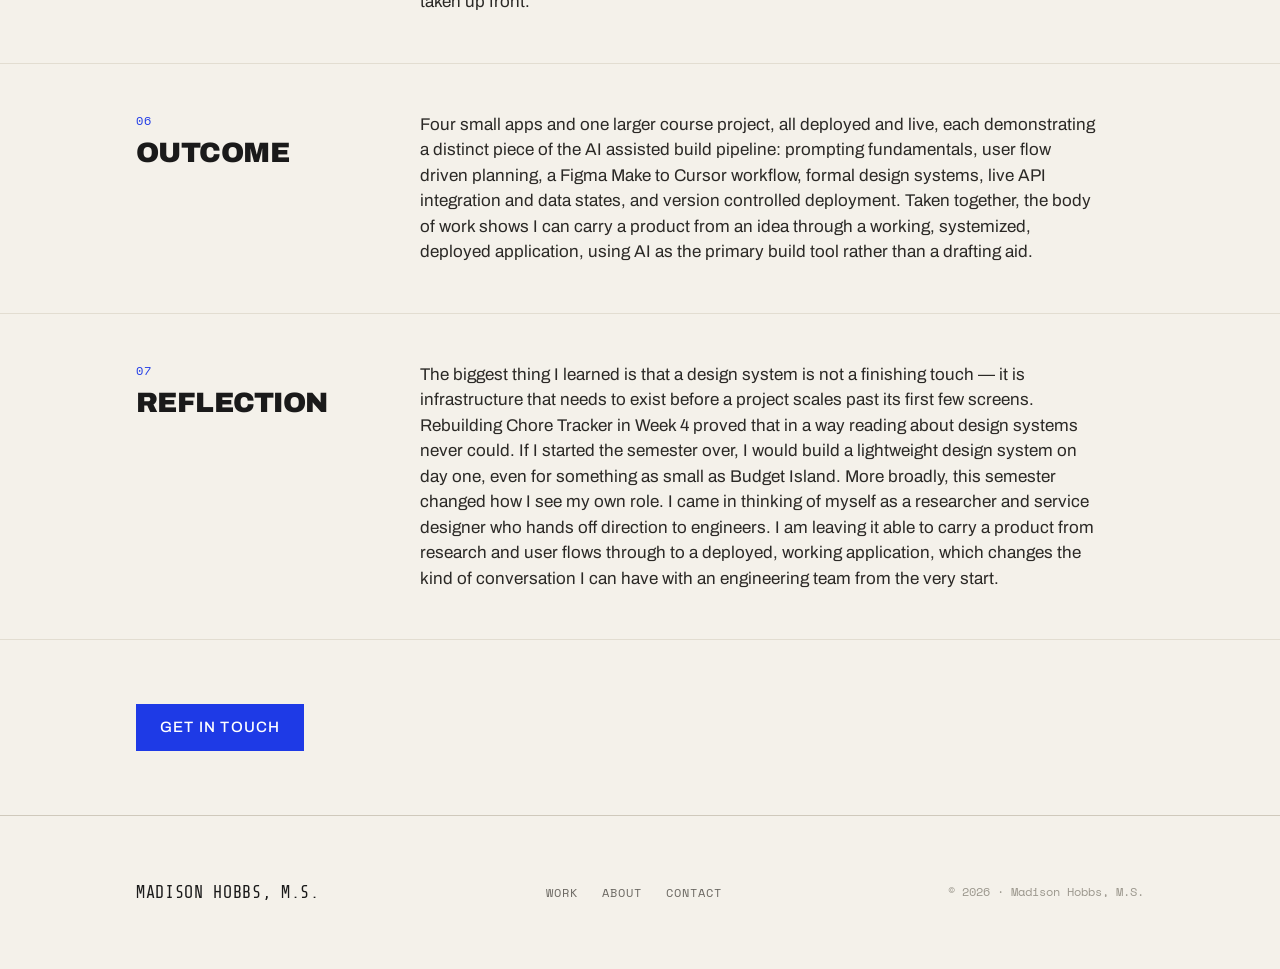
==== commit 9e4b086e: "major changes and added studies" ====
--- a/AIWebApps/index.html
+++ b/AIWebApps/index.html
@@ -48,7 +48,7 @@
   }
 
   /* PROJECT HERO */
-  .p-hero { padding-block: var(--space-16) var(--space-12); }
+  .p-hero { padding-block: var(--space-16) var(--space-4); }
   .p-back { display: inline-block; margin-bottom: var(--space-6); font-family: var(--font-mono); font-size: var(--font-size-caption); text-transform: uppercase; letter-spacing: var(--letter-spacing-label); color: var(--accent); text-decoration: none; }
   .p-back:hover { text-decoration: underline; }
   .p-hero h1 { font-family: var(--font-heading); font-weight: var(--font-weight-black); font-size: var(--font-size-display-md-fluid); line-height: 1.02; letter-spacing: -0.01em; text-transform: uppercase; color: var(--color-ink-strong); max-width: 18ch; margin-top: var(--space-2); }
@@ -60,23 +60,42 @@
   .p-tags { display: flex; flex-wrap: wrap; gap: var(--space-2); margin-top: var(--space-6); }
   .tag { font-family: var(--font-mono); font-size: var(--font-size-caption); text-transform: uppercase; letter-spacing: var(--letter-spacing-label); color: var(--color-ink-muted); border: var(--border-width-hairline) solid var(--color-border-default); padding: var(--space-1) var(--space-2); }
 
+  .p-moodboard { margin: 0 0 var(--space-8); max-width: var(--container-narrow); }
+  .p-moodboard img { width: 100%; border: none; display: block; }
+  .p-moodboard figcaption { font-family: var(--font-mono); font-size: var(--font-size-caption); color: var(--color-ink-muted); margin-top: var(--space-2); }
+
   .p-cover { margin-top: var(--space-12); aspect-ratio: 16 / 9; background: var(--color-bg-sunken); border: var(--border-width-hairline) solid var(--color-border-default); box-shadow: var(--shadow-paper); overflow: hidden; }
   .p-cover img { width: 100%; height: 100%; object-fit: cover; }
 
-  /* ARTICLE / CASE STUDY BODY */
-  .article { max-width: var(--container-narrow); padding-block: var(--space-16) var(--space-24); }
-  .article h2 { font-family: var(--font-heading); font-weight: var(--font-weight-black); font-size: var(--font-size-display-sm-fluid); line-height: 1; text-transform: uppercase; letter-spacing: -0.01em; color: var(--color-ink-strong); margin: var(--space-16) 0 var(--space-4); }
-  .article > h2:first-child { margin-top: 0; }
-  .article h3 { font-size: var(--font-size-lead); font-weight: var(--font-weight-bold); color: var(--color-ink-strong); margin: var(--space-8) 0 var(--space-2); }
-  .article p { font-size: var(--font-size-body); color: var(--color-ink-body); }
-  .article p + p { margin-top: var(--space-4); }
-  .article ul, .article ol { margin: var(--space-4) 0; padding-left: var(--space-6); }
-  .article li { margin-bottom: var(--space-2); }
-  .article li strong { color: var(--color-ink-strong); font-weight: var(--font-weight-bold); }
-  .article blockquote { border-left: 2px solid var(--accent); padding-left: var(--space-4); margin: var(--space-8) 0; font-size: var(--font-size-lead); color: var(--color-ink-strong); }
-  .article figure { margin: var(--space-8) 0; }
-  .article figure img { width: 100%; border: var(--border-width-hairline) solid var(--color-border-subtle); }
-  .article figcaption { font-family: var(--font-mono); font-size: var(--font-size-caption); color: var(--color-ink-muted); margin-top: var(--space-2); }
+  /* SECTIONS (match Scout) */
+  .cs-section { padding-block: var(--space-12); border-bottom: var(--border-width-hairline) solid var(--color-border-subtle); }
+  .cs-section:last-of-type { border-bottom: none; }
+  .cs-section__grid { display: grid; grid-template-columns: 1fr; gap: var(--space-8); }
+  @media (min-width: 1024px) { .cs-section__grid { grid-template-columns: 220px 1fr; gap: var(--space-16); align-items: start; } }
+  .cs-section__head { position: sticky; top: 96px; }
+  @media (max-width: 1023px) { .cs-section__head { position: static; } }
+  .cs-section__num { font-family: var(--font-mono); font-size: var(--font-size-caption); letter-spacing: var(--letter-spacing-label); color: var(--accent); display: block; margin-bottom: var(--space-2); }
+  .cs-section__head h2 { font-family: var(--font-heading); font-weight: var(--font-weight-black); font-size: clamp(1.375rem, 2.2vw, 1.75rem); line-height: 1.05; text-transform: uppercase; letter-spacing: -0.02em; color: var(--color-ink-strong); white-space: nowrap; }
+
+  .prose { max-width: var(--container-narrow); }
+  .prose > p { font-size: var(--font-size-lead); color: var(--color-ink-body); }
+  .prose > p + p { margin-top: var(--space-4); }
+  .prose > ul + p { margin-top: var(--space-6); }
+  .prose h3 { font-size: var(--font-size-lead); font-weight: var(--font-weight-bold); color: var(--color-ink-strong); margin-top: var(--space-12); margin-bottom: var(--space-4); }
+  .prose > h3:first-child { margin-top: 0; }
+  .prose > p + h3 { margin-top: var(--space-12); }
+  .prose > ul + h3 { margin-top: var(--space-12); }
+  .prose > .app-screens + h3 { margin-top: var(--space-12); }
+
+  .flist { list-style: none; margin-top: var(--space-6); display: flex; flex-direction: column; gap: var(--space-4); }
+  .flist li { padding-left: var(--space-6); position: relative; font-size: var(--font-size-body); color: var(--color-ink-body); }
+  .flist li::before { content: ""; position: absolute; left: 0; top: 0.6em; width: 10px; height: var(--border-width-heavy); background: var(--accent); }
+  .flist li strong { color: var(--color-ink-strong); font-weight: var(--font-weight-bold); }
+
+  .app-screens { display: grid; grid-template-columns: 1fr; gap: var(--space-4); margin: var(--space-6) 0 var(--space-8); }
+  @media (min-width: 640px) { .app-screens { grid-template-columns: 1fr 1fr; gap: var(--space-6); } }
+  .app-screens img { width: 100%; height: auto; display: block; border: none; }
+  .app-screens__caption { font-family: var(--font-mono); font-size: var(--font-size-caption); color: var(--color-ink-muted); margin: calc(var(--space-2) * -1) 0 var(--space-8); }
 
   /* CTA + FOOTER */
   .p-cta { padding-block: var(--space-16); border-top: var(--border-width-hairline) solid var(--color-border-subtle); }
@@ -129,56 +148,117 @@
     </section>
 
     <div class="wrap">
+      <figure class="p-moodboard"><img src="assets/Moodboard.png" alt="Portfolio moodboard" onerror="this.closest('figure').remove()" /><figcaption>Portfolio Moodboard — informed the creation of the design system being used across this website</figcaption></figure>
+    </div>
+
+    <div class="wrap">
       <figure class="p-cover"><img src="assets/cover.png" alt="Building AI Web Applications — cover" onerror="this.closest('.p-cover').remove()" /></figure>
     </div>
 
-    <div class="wrap">
-      <div class="article">
-        <h2>Overview</h2>
-        <p>This collection is a record of five web apps I designed and built this semester using AI assisted development tools, each one a small, self contained problem used to practice a different piece of the same skill: going from an idea to a working, deployed application with AI as a genuine build partner. The throughline across every app is the same repeatable method — plan first, design a system, prompt deliberately, wire in real logic, then ship. By the end of the semester that method took me from a blank prompt to a live, functioning app in about a week.</p>
-
-        <h2>Problem</h2>
-        <p>The brief for the semester was to learn how to build functional web apps quickly using AI assisted tools, without relying on a traditional engineering background to get there. A single large project would not have taught that skill well. One project only tests one set of decisions once. A series of small, varied apps — a budgeting tool, a tracker, a household dashboard, a book discovery tool — forced me to reapply the same method in a fresh context every time, which is what actually builds fluency instead of memorizing one project's quirks.</p>
-
-        <h2>Approach</h2>
-        <p>The same method carried across every app, even as the apps themselves got more ambitious:</p>
-        <ul>
-          <li><strong>Plan the flows first.</strong> Before writing a single prompt, I defined the core user tasks and mapped the user flow and site structure for the app. Skipping this step early in the semester was the clearest cause of an app drifting structurally as it grew.</li>
-          <li><strong>Define a small design system.</strong> Starting in Week 4, every app got a lightweight component and token set — colors, type, spacing — before I asked for more screens. This is what kept an app visually consistent as I added features, instead of every new screen introducing its own styling.</li>
-          <li><strong>Prompt in Plan Mode, then switch to Agent Mode.</strong> I used Cursor's Plan Mode to review what the AI intended to build against my plan file before letting it execute in Agent Mode. Reviewing the plan first caught misunderstandings before they became code.</li>
-          <li><strong>Review before executing.</strong> Every generated change got a read through before I accepted it, especially once I started wiring in real data and logic.</li>
-          <li><strong>Wire real data and logic.</strong> Once the structure and system were solid, I connected real data — a public API, database tables, or stored state — and built out the loading, empty, success, and error states that a real user would actually hit.</li>
-          <li><strong>Commit and deploy.</strong> Every app ended the same way: committed with meaningful history where version control was in place, and published live on Netlify.</li>
-        </ul>
-
-        <h2>The Apps</h2>
-
-        <h3>BudgetIsland</h3>
-        <p>A spending tracker with a gamified twist. Set a monthly limit, log spending day to day, and a small visual island grows when you have a quiet, low spend day. All data stays on device. This was my first app of the semester, built with a single tool and no upfront planning, and the most interesting lesson was seeing how quickly a project without a plan starts making its own inconsistent decisions as it grows.</p>
-        <figure><img src="assets/budgetisland.png" alt="BudgetIsland — screen" onerror="this.closest('figure').remove()" /><figcaption>BudgetIsland — screen</figcaption></figure>
-
-        <h3>CoffeeTracker</h3>
-        <p>[Description pending — let me know what this app actually tracks and I will fill this in accurately]</p>
-        <figure><img src="assets/coffeetracker.png" alt="CoffeeTracker — screen" onerror="this.closest('figure').remove()" /><figcaption>CoffeeTracker — screen</figcaption></figure>
-
-        <h3>ChoreTracker</h3>
-        <p>A household chore dashboard for a shared home. Weekly task cards show the assignee, due date, and status, with room to attach a completion photo. I built this app twice. The first version came out of a two tool pipeline, starting the first user task in Figma Make, then downloading that code into Cursor to finish the rest. The second version was a full rebuild on top of a formal design system, following a six step process of analyzing a moodboard, defining principles, building design tokens, defining components, and writing it all into a DESIGN.md file. Rebuilding the same app instead of starting fresh made the value of a design system undeniable — the second version stayed consistent in a way the first one never quite did.</p>
-        <figure><img src="assets/choretracker.png" alt="ChoreTracker — screen" onerror="this.closest('figure').remove()" /><figcaption>ChoreTracker — screen</figcaption></figure>
-
-        <h3>ReadRoulette</h3>
-        <p>A book discovery tool that pulls live from the Open Library public API. Search by title, filter by genre, or spin a random bundle of books, then save titles for later. This app was where I built out real data states for the first time — loading, empty, success, and error — rather than assuming the happy path is the only one a user will see.</p>
-        <figure><img src="assets/readroulette.png" alt="ReadRoulette — screen" onerror="this.closest('figure').remove()" /><figcaption>ReadRoulette — screen</figcaption></figure>
-
-        <h2>Process</h2>
-        <p>Each app picked up where the last one left off. BudgetIsland taught me the basics of prompting with a single tool and no plan. CoffeeTracker added the discipline of mapping user flows and site structure before writing a single prompt. ChoreTracker's first version introduced a two tool workflow, moving between Figma Make and Cursor, and its second version added a real design system, which is the point where my apps stopped looking like separate one off experiments and started looking like they came from the same hand. ReadRoulette added live data and the states that come with it. The clearest trade off across the semester was speed against structure — moving fast without a plan felt faster in the moment, but it cost more time later fixing inconsistency than planning would have taken up front.</p>
-
-        <h2>Outcome</h2>
-        <p>Four small apps and one larger course project, all deployed and live, each demonstrating a distinct piece of the AI assisted build pipeline: prompting fundamentals, user flow driven planning, a Figma Make to Cursor workflow, formal design systems, live API integration and data states, and version controlled deployment. Taken together, the body of work shows I can carry a product from an idea through a working, systemized, deployed application, using AI as the primary build tool rather than a drafting aid.</p>
-
-        <h2>Reflection</h2>
-        <p>The biggest thing I learned is that a design system is not a finishing touch — it is infrastructure that needs to exist before a project scales past its first few screens. Rebuilding ChoreTracker in Week 4 proved that in a way reading about design systems never could. If I started the semester over, I would build a lightweight design system on day one, even for something as small as BudgetIsland. More broadly, this semester changed how I see my own role. I came in thinking of myself as a researcher and service designer who hands off direction to engineers. I am leaving it able to carry a product from research and user flows through to a deployed, working application, which changes the kind of conversation I can have with an engineering team from the very start.</p>
-      </div>
-    </div>
+    <!-- OVERVIEW -->
+    <section class="cs-section" aria-labelledby="s-overview">
+      <div class="wrap cs-section__grid">
+        <div class="cs-section__head"><span class="cs-section__num">01</span><h2 id="s-overview">Overview</h2></div>
+        <div class="prose">
+          <p>This collection is a record of five web apps I designed and built this semester using AI assisted development tools, each one a small, self contained problem used to practice a different piece of the same skill: going from an idea to a working, deployed application with AI as a genuine build partner. The throughline across every app is the same repeatable method — plan first, design a system, prompt deliberately, wire in real logic, then ship. By the end of the semester that method took me from a blank prompt to a live, functioning app in about a week.</p>
+        </div>
+      </div>
+    </section>
+
+    <!-- PROBLEM -->
+    <section class="cs-section" aria-labelledby="s-problem">
+      <div class="wrap cs-section__grid">
+        <div class="cs-section__head"><span class="cs-section__num">02</span><h2 id="s-problem">Problem</h2></div>
+        <div class="prose">
+          <p>The brief for the semester was to learn how to build functional web apps quickly using AI assisted tools, without relying on a traditional engineering background to get there. A single large project would not have taught that skill well. One project only tests one set of decisions once. A series of small, varied apps — a budgeting tool, a tracker, a household dashboard, a book discovery tool — forced me to reapply the same method in a fresh context every time, which is what actually builds fluency instead of memorizing one project's quirks.</p>
+        </div>
+      </div>
+    </section>
+
+    <!-- APPROACH -->
+    <section class="cs-section" aria-labelledby="s-approach">
+      <div class="wrap cs-section__grid">
+        <div class="cs-section__head"><span class="cs-section__num">03</span><h2 id="s-approach">Approach</h2></div>
+        <div class="prose">
+          <p>The same method carried across every app, even as the apps themselves got more ambitious:</p>
+          <ul class="flist">
+            <li><strong>Plan the flows first.</strong> Before writing a single prompt, I defined the core user tasks and mapped the user flow and site structure for the app. Skipping this step early in the semester was the clearest cause of an app drifting structurally as it grew.</li>
+            <li><strong>Define a small design system.</strong> Starting in Week 4, every app got a lightweight component and token set — colors, type, spacing — before I asked for more screens. This is what kept an app visually consistent as I added features, instead of every new screen introducing its own styling.</li>
+            <li><strong>Prompt in Plan Mode, then switch to Agent Mode.</strong> I used Cursor's Plan Mode to review what the AI intended to build against my plan file before letting it execute in Agent Mode. Reviewing the plan first caught misunderstandings before they became code.</li>
+            <li><strong>Review before executing.</strong> Every generated change got a read through before I accepted it, especially once I started wiring in real data and logic.</li>
+            <li><strong>Wire real data and logic.</strong> Once the structure and system were solid, I connected real data — a public API, database tables, or stored state — and built out the loading, empty, success, and error states that a real user would actually hit.</li>
+            <li><strong>Commit and deploy.</strong> Every app ended the same way: committed with meaningful history where version control was in place, and published live on Netlify.</li>
+          </ul>
+        </div>
+      </div>
+    </section>
+
+    <!-- THE APPS -->
+    <section class="cs-section" aria-labelledby="s-apps">
+      <div class="wrap cs-section__grid">
+        <div class="cs-section__head"><span class="cs-section__num">04</span><h2 id="s-apps">The Apps</h2></div>
+        <div class="prose">
+          <h3>Budget Island</h3>
+          <p>A spending tracker with a gamified twist. Set a monthly limit, log spending day to day, and a small visual island grows when you have a quiet, low spend day. All data stays on device. This was my first app of the semester, built with a single tool and no upfront planning, and the most interesting lesson was seeing how quickly a project without a plan starts making its own inconsistent decisions as it grows.</p>
+          <div class="app-screens" aria-label="Budget Island screens">
+            <img src="assets/BudgetIsland1.png" alt="Budget Island — screen 1" />
+            <img src="assets/BudgetIsalnd2.png" alt="Budget Island — screen 2" />
+          </div>
+
+          <h3>Coffee Tracker</h3>
+          <p>Coffee Tracker logs every coffee run, the drink, the cafe, and the price, then plots each visit on a map so a running history of where you've been builds itself automatically. Favorite cafes get saved separately, making it easy to see patterns in where and what you actually order over time.</p>
+          <div class="app-screens" aria-label="Coffee Tracker screens">
+            <img src="assets/CoffeeTracker1.png" alt="Coffee Tracker — screen 1" />
+            <img src="assets/CoffeeTracker2.png" alt="Coffee Tracker — screen 2" />
+          </div>
+
+          <h3>Chore Tracker</h3>
+          <p>A household chore dashboard for a shared home. Weekly task cards show the assignee, due date, and status, with room to attach a completion photo. I built this app twice. The first version came out of a two tool pipeline, starting the first user task in Figma Make, then downloading that code into Cursor to finish the rest. The second version was a full rebuild on top of a formal design system, following a six step process of analyzing a moodboard, defining principles, building design tokens, defining components, and writing it all into a DESIGN.md file. Rebuilding the same app instead of starting fresh made the value of a design system undeniable — the second version stayed consistent in a way the first one never quite did.</p>
+          <div class="app-screens" aria-label="Chore Tracker screens">
+            <img src="assets/ChoreTracker1.png" alt="Chore Tracker — before: AI default design" />
+            <img src="assets/ChoreTracker2.png" alt="Chore Tracker — after: custom design system" />
+          </div>
+          <p class="app-screens__caption">Before and after: the AI's default design versus a custom design system built from an inspiration board and documented in DESIGN.md.</p>
+
+          <h3>Read Roulette</h3>
+          <p>A book discovery tool that pulls live from the Open Library public API. Search by title, filter by genre, or spin a random bundle of books, then save titles for later. This app was where I built out real data states for the first time — loading, empty, success, and error — rather than assuming the happy path is the only one a user will see.</p>
+          <div class="app-screens" aria-label="Read Roulette screens">
+            <img src="assets/ReadRoulette.png" alt="Read Roulette — screen 1" />
+            <img src="assets/ReadRoulette2.png" alt="Read Roulette — screen 2" />
+          </div>
+        </div>
+      </div>
+    </section>
+
+    <!-- PROCESS -->
+    <section class="cs-section" aria-labelledby="s-process">
+      <div class="wrap cs-section__grid">
+        <div class="cs-section__head"><span class="cs-section__num">05</span><h2 id="s-process">Process</h2></div>
+        <div class="prose">
+          <p>Each app picked up where the last one left off. Budget Island taught me the basics of prompting with a single tool and no plan. Coffee Tracker added the discipline of mapping user flows and site structure before writing a single prompt. Chore Tracker's first version introduced a two tool workflow, moving between Figma Make and Cursor, and its second version added a real design system, which is the point where my apps stopped looking like separate one off experiments and started looking like they came from the same hand. Read Roulette added live data and the states that come with it. The clearest trade off across the semester was speed against structure — moving fast without a plan felt faster in the moment, but it cost more time later fixing inconsistency than planning would have taken up front.</p>
+        </div>
+      </div>
+    </section>
+
+    <!-- OUTCOME -->
+    <section class="cs-section" aria-labelledby="s-outcome">
+      <div class="wrap cs-section__grid">
+        <div class="cs-section__head"><span class="cs-section__num">06</span><h2 id="s-outcome">Outcome</h2></div>
+        <div class="prose">
+          <p>Four small apps and one larger course project, all deployed and live, each demonstrating a distinct piece of the AI assisted build pipeline: prompting fundamentals, user flow driven planning, a Figma Make to Cursor workflow, formal design systems, live API integration and data states, and version controlled deployment. Taken together, the body of work shows I can carry a product from an idea through a working, systemized, deployed application, using AI as the primary build tool rather than a drafting aid.</p>
+        </div>
+      </div>
+    </section>
+
+    <!-- REFLECTION -->
+    <section class="cs-section" aria-labelledby="s-reflection">
+      <div class="wrap cs-section__grid">
+        <div class="cs-section__head"><span class="cs-section__num">07</span><h2 id="s-reflection">Reflection</h2></div>
+        <div class="prose">
+          <p>The biggest thing I learned is that a design system is not a finishing touch — it is infrastructure that needs to exist before a project scales past its first few screens. Rebuilding Chore Tracker in Week 4 proved that in a way reading about design systems never could. If I started the semester over, I would build a lightweight design system on day one, even for something as small as Budget Island. More broadly, this semester changed how I see my own role. I came in thinking of myself as a researcher and service designer who hands off direction to engineers. I am leaving it able to carry a product from research and user flows through to a deployed, working application, which changes the kind of conversation I can have with an engineering team from the very start.</p>
+        </div>
+      </div>
+    </section>
   </article>
 
   <section class="p-cta">
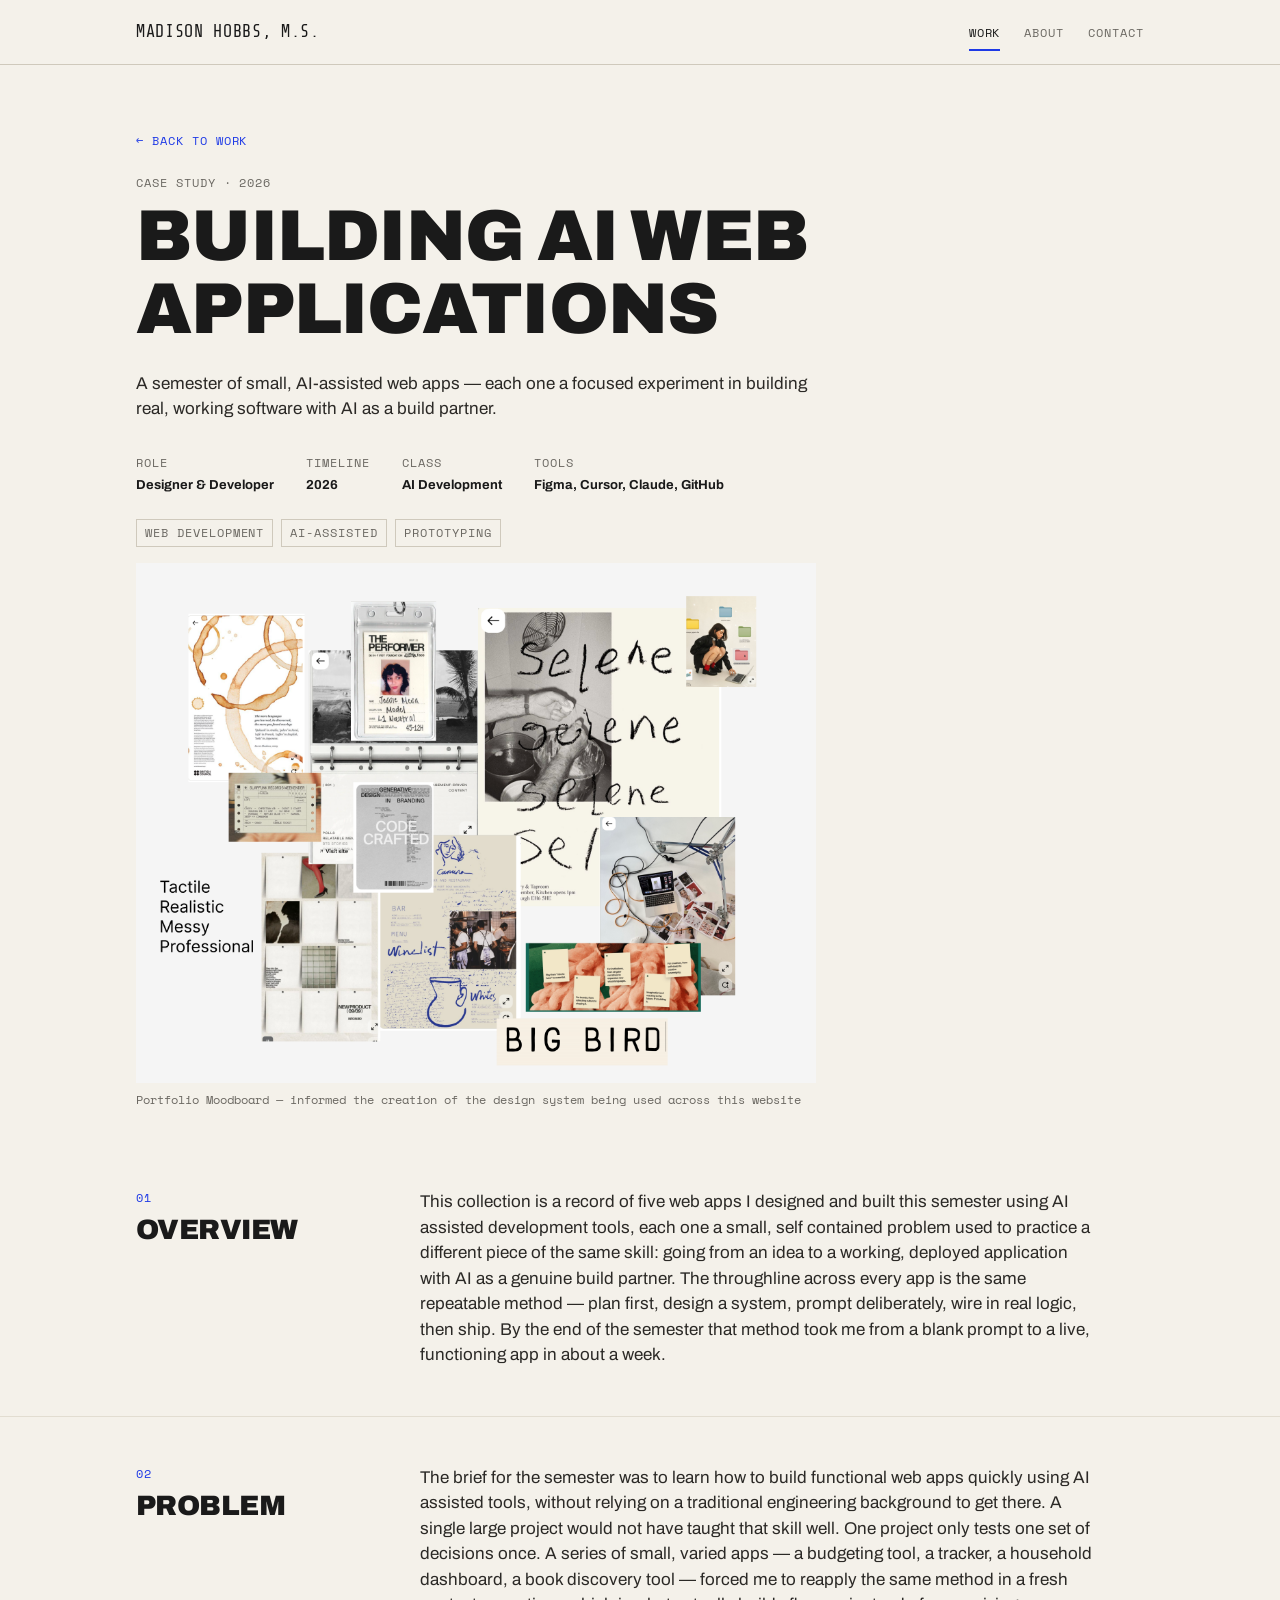
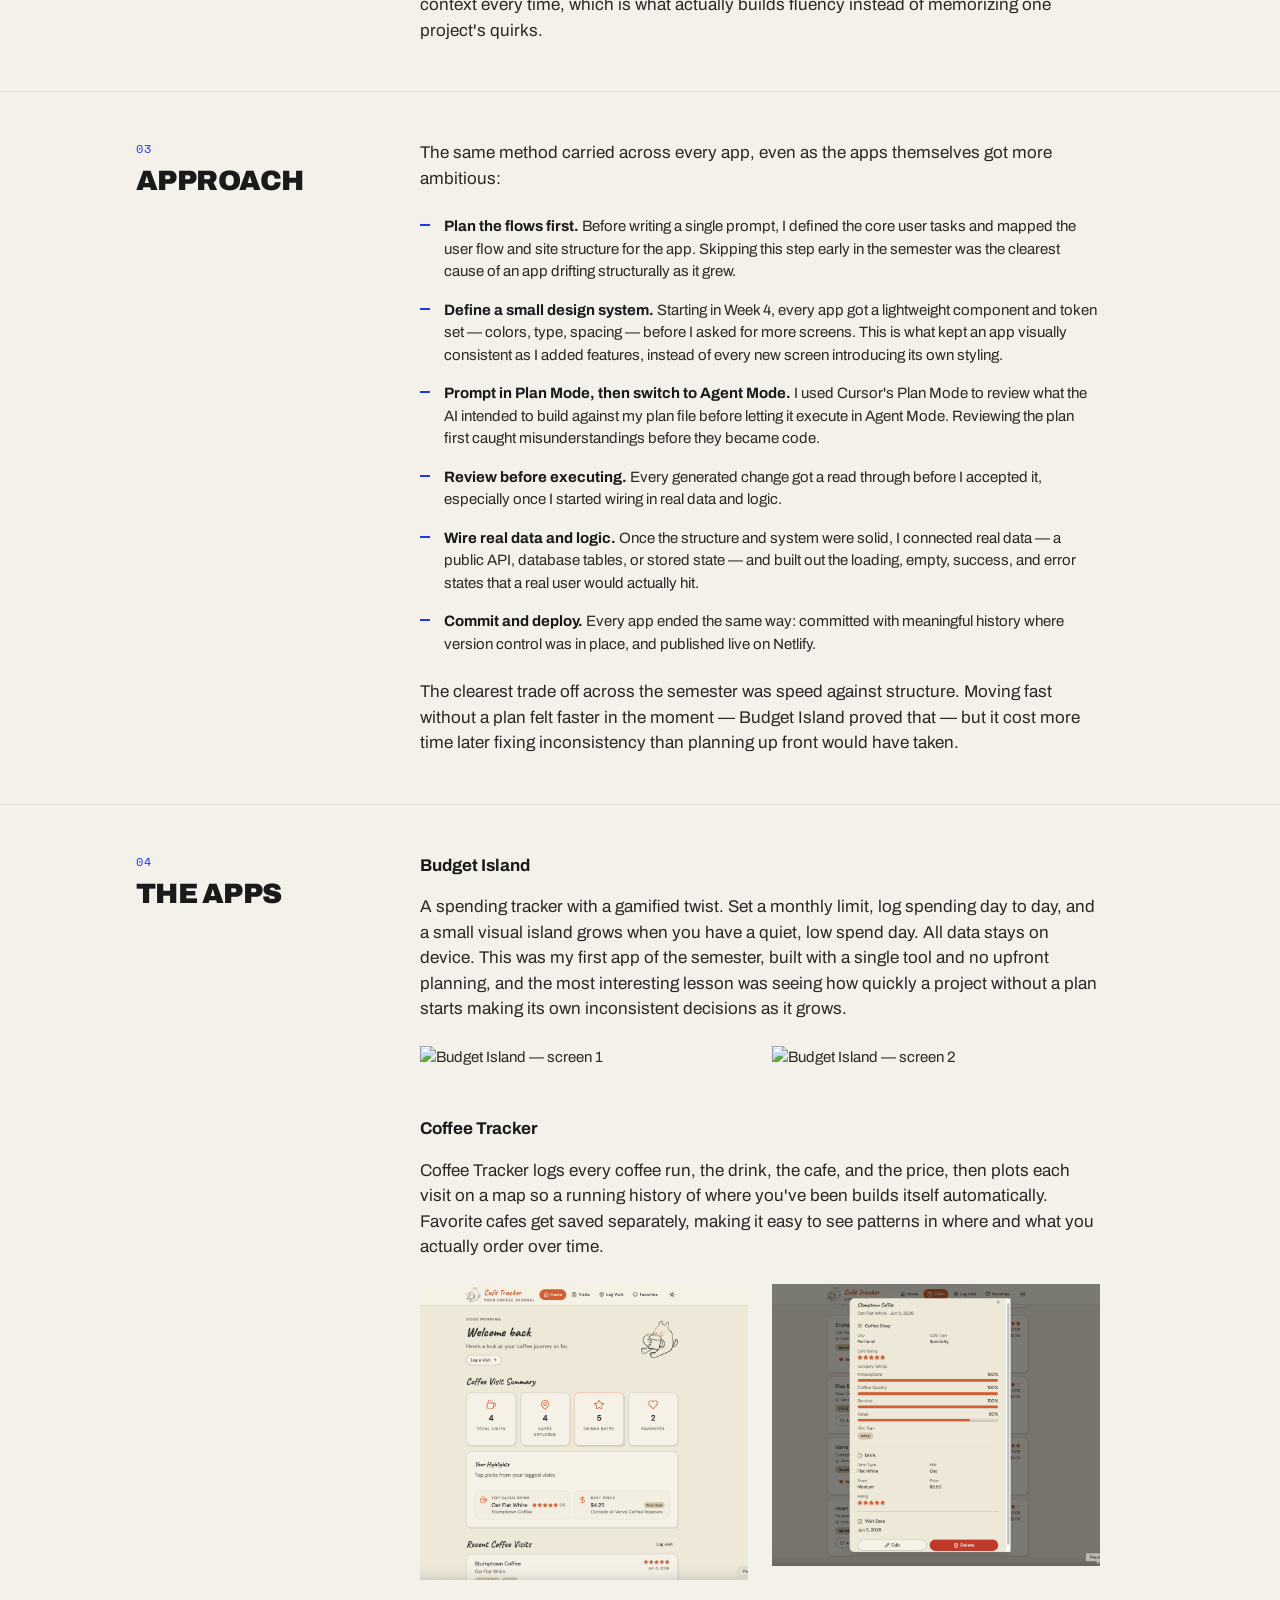
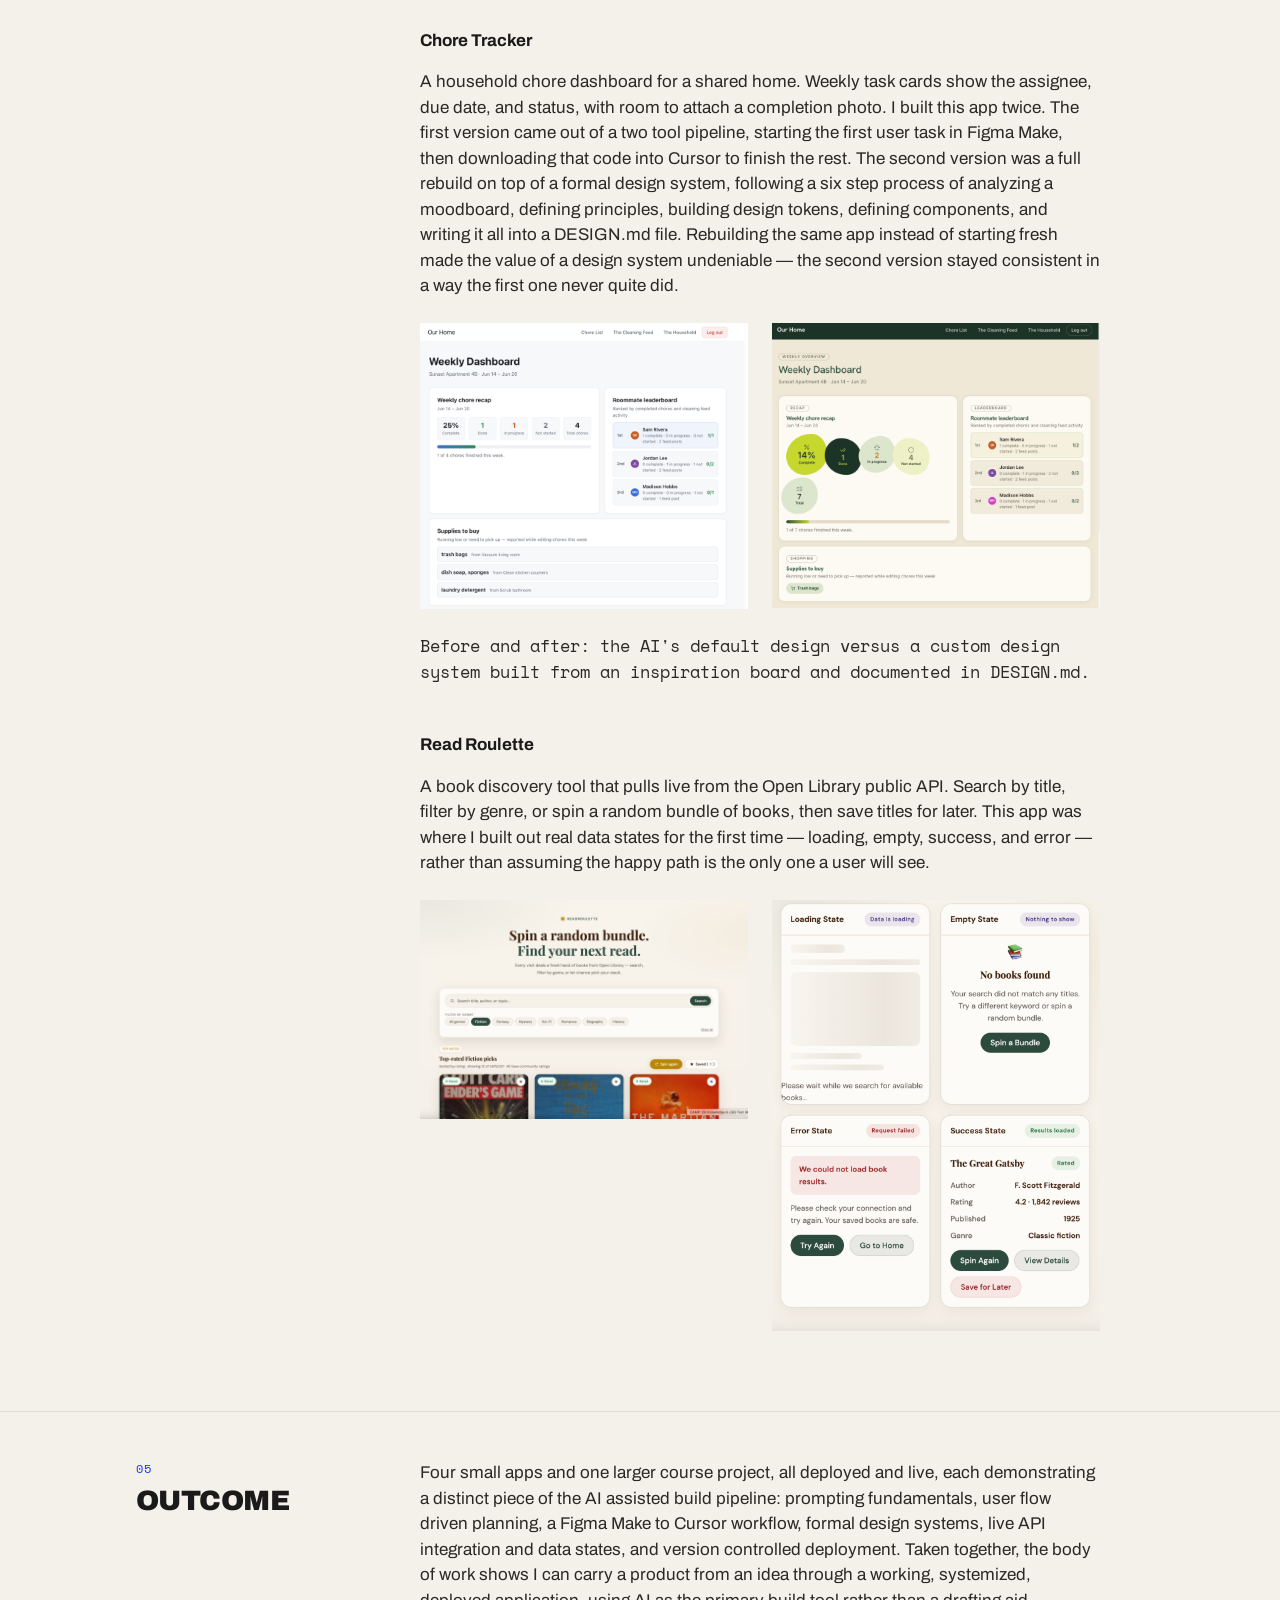
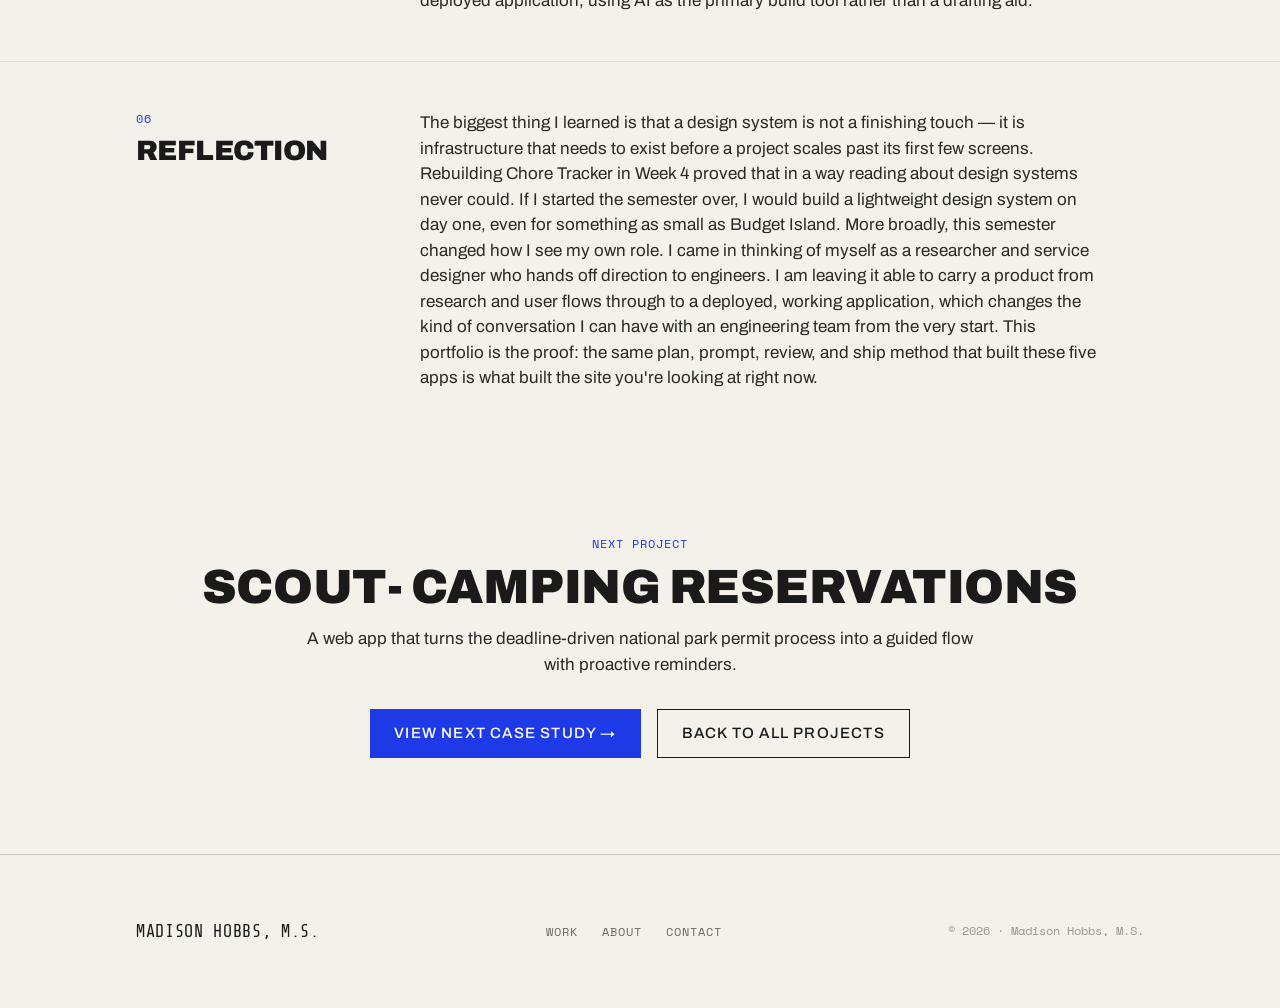
==== commit 7504ed62: "Web AI casestudy" ====
--- a/AIWebApps/index.html
+++ b/AIWebApps/index.html
@@ -4,7 +4,7 @@
 <meta charset="UTF-8" />
 <meta name="viewport" content="width=device-width, initial-scale=1.0" />
 <title>Building AI Web Applications — Madison Hobbs</title>
-<meta name="description" content="A semester of small, AI-assisted web apps — each one a focused experiment in building real, working software with AI as a collaborator." />
+<meta name="description" content="A semester of small, AI-assisted web apps — each one a focused experiment in building real, working software with AI as a build partner." />
 <link rel="preconnect" href="https://fonts.googleapis.com" />
 <link rel="preconnect" href="https://fonts.gstatic.com" crossorigin />
 <link href="https://fonts.googleapis.com/css2?family=Archivo:wght@400;500;700;800;900&family=Share+Tech+Mono&family=Space+Mono:wght@400;700&display=swap" rel="stylesheet" />
@@ -97,11 +97,17 @@
   .app-screens img { width: 100%; height: auto; display: block; border: none; }
   .app-screens__caption { font-family: var(--font-mono); font-size: var(--font-size-caption); color: var(--color-ink-muted); margin: calc(var(--space-2) * -1) 0 var(--space-8); }
 
-  /* CTA + FOOTER */
-  .p-cta { padding-block: var(--space-16); border-top: var(--border-width-hairline) solid var(--color-border-subtle); }
-  .btn { display: inline-flex; align-items: center; gap: var(--space-2); min-height: 44px; padding: var(--space-3) var(--space-6); font-family: var(--font-sans); font-size: var(--font-size-body); font-weight: var(--font-weight-medium); text-transform: uppercase; letter-spacing: var(--letter-spacing-label); border: none; border-radius: var(--radius-none); cursor: pointer; text-decoration: none; transition: filter var(--duration-fast) var(--ease-standard), transform var(--duration-instant) var(--ease-standard); }
+  /* NEXT + FOOTER */
+  .cs-next { padding-block: var(--space-24); text-align: center; }
+  .cs-next__eyebrow { display: block; color: var(--accent); margin-bottom: var(--space-3); }
+  .cs-next h2 { font-family: var(--font-heading); font-weight: var(--font-weight-black); font-size: var(--font-size-display-sm-fluid); line-height: 0.95; text-transform: uppercase; letter-spacing: -0.01em; color: var(--color-ink-strong); margin-bottom: var(--space-4); }
+  .cs-next__desc { font-size: var(--font-size-lead); color: var(--color-ink-body); max-width: var(--container-narrow); margin: 0 auto var(--space-8); }
+  .cs-next__actions { display: flex; flex-wrap: wrap; gap: var(--space-4); justify-content: center; }
+  .btn { display: inline-flex; align-items: center; gap: var(--space-2); min-height: 44px; padding: var(--space-3) var(--space-6); font-family: var(--font-sans); font-size: var(--font-size-body); font-weight: var(--font-weight-medium); text-transform: uppercase; letter-spacing: var(--letter-spacing-label); border: none; border-radius: var(--radius-none); cursor: pointer; text-decoration: none; transition: background var(--duration-fast) var(--ease-standard), filter var(--duration-fast) var(--ease-standard), transform var(--duration-instant) var(--ease-standard); }
   .btn--accent { background: var(--accent); color: #fff; }
   .btn--accent:hover { filter: brightness(1.08); }
+  .btn--secondary { background: transparent; color: var(--color-ink-strong); border: var(--border-width-default) solid var(--color-border-strong); }
+  .btn--secondary:hover { background: var(--color-bg-sunken); }
   .btn:active { transform: translateY(1px); }
 
   .footer { padding-block: var(--space-16); border-top: var(--border-width-hairline) solid var(--color-border-default); }
@@ -136,7 +142,7 @@
         <a href="../index.html#work" class="p-back">← Back to work</a>
         <p class="label">Case Study · 2026</p>
         <h1>Building AI Web Applications</h1>
-        <p class="p-hero__sub">A semester of small, AI-assisted web apps — each one a focused experiment in building real, working software with AI as a genuine build partner.</p>
+        <p class="p-hero__sub">A semester of small, AI-assisted web apps — each one a focused experiment in building real, working software with AI as a build partner.</p>
         <div class="p-meta">
           <div><span class="k">Role</span><span class="v">Designer &amp; Developer</span></div>
           <div><span class="k">Timeline</span><span class="v">2026</span></div>
@@ -189,6 +195,7 @@
             <li><strong>Wire real data and logic.</strong> Once the structure and system were solid, I connected real data — a public API, database tables, or stored state — and built out the loading, empty, success, and error states that a real user would actually hit.</li>
             <li><strong>Commit and deploy.</strong> Every app ended the same way: committed with meaningful history where version control was in place, and published live on Netlify.</li>
           </ul>
+          <p>The clearest trade off across the semester was speed against structure. Moving fast without a plan felt faster in the moment — Budget Island proved that — but it cost more time later fixing inconsistency than planning up front would have taken.</p>
         </div>
       </div>
     </section>
@@ -230,20 +237,10 @@
       </div>
     </section>
 
-    <!-- PROCESS -->
-    <section class="cs-section" aria-labelledby="s-process">
-      <div class="wrap cs-section__grid">
-        <div class="cs-section__head"><span class="cs-section__num">05</span><h2 id="s-process">Process</h2></div>
-        <div class="prose">
-          <p>Each app picked up where the last one left off. Budget Island taught me the basics of prompting with a single tool and no plan. Coffee Tracker added the discipline of mapping user flows and site structure before writing a single prompt. Chore Tracker's first version introduced a two tool workflow, moving between Figma Make and Cursor, and its second version added a real design system, which is the point where my apps stopped looking like separate one off experiments and started looking like they came from the same hand. Read Roulette added live data and the states that come with it. The clearest trade off across the semester was speed against structure — moving fast without a plan felt faster in the moment, but it cost more time later fixing inconsistency than planning would have taken up front.</p>
-        </div>
-      </div>
-    </section>
-
     <!-- OUTCOME -->
     <section class="cs-section" aria-labelledby="s-outcome">
       <div class="wrap cs-section__grid">
-        <div class="cs-section__head"><span class="cs-section__num">06</span><h2 id="s-outcome">Outcome</h2></div>
+        <div class="cs-section__head"><span class="cs-section__num">05</span><h2 id="s-outcome">Outcome</h2></div>
         <div class="prose">
           <p>Four small apps and one larger course project, all deployed and live, each demonstrating a distinct piece of the AI assisted build pipeline: prompting fundamentals, user flow driven planning, a Figma Make to Cursor workflow, formal design systems, live API integration and data states, and version controlled deployment. Taken together, the body of work shows I can carry a product from an idea through a working, systemized, deployed application, using AI as the primary build tool rather than a drafting aid.</p>
         </div>
@@ -253,17 +250,23 @@
     <!-- REFLECTION -->
     <section class="cs-section" aria-labelledby="s-reflection">
       <div class="wrap cs-section__grid">
-        <div class="cs-section__head"><span class="cs-section__num">07</span><h2 id="s-reflection">Reflection</h2></div>
-        <div class="prose">
-          <p>The biggest thing I learned is that a design system is not a finishing touch — it is infrastructure that needs to exist before a project scales past its first few screens. Rebuilding Chore Tracker in Week 4 proved that in a way reading about design systems never could. If I started the semester over, I would build a lightweight design system on day one, even for something as small as Budget Island. More broadly, this semester changed how I see my own role. I came in thinking of myself as a researcher and service designer who hands off direction to engineers. I am leaving it able to carry a product from research and user flows through to a deployed, working application, which changes the kind of conversation I can have with an engineering team from the very start.</p>
+        <div class="cs-section__head"><span class="cs-section__num">06</span><h2 id="s-reflection">Reflection</h2></div>
+        <div class="prose">
+          <p>The biggest thing I learned is that a design system is not a finishing touch — it is infrastructure that needs to exist before a project scales past its first few screens. Rebuilding Chore Tracker in Week 4 proved that in a way reading about design systems never could. If I started the semester over, I would build a lightweight design system on day one, even for something as small as Budget Island. More broadly, this semester changed how I see my own role. I came in thinking of myself as a researcher and service designer who hands off direction to engineers. I am leaving it able to carry a product from research and user flows through to a deployed, working application, which changes the kind of conversation I can have with an engineering team from the very start. This portfolio is the proof: the same plan, prompt, review, and ship method that built these five apps is what built the site you're looking at right now.</p>
         </div>
       </div>
     </section>
   </article>
 
-  <section class="p-cta">
+  <section class="cs-next">
     <div class="wrap">
-      <a href="../index.html#contact" class="btn btn--accent">Get in touch</a>
+      <span class="cs-next__eyebrow label">Next project</span>
+      <h2>Scout- Camping Reservations</h2>
+      <p class="cs-next__desc">A web app that turns the deadline-driven national park permit process into a guided flow with proactive reminders.</p>
+      <div class="cs-next__actions">
+        <a href="../Scout/index.html" class="btn btn--accent">View next case study →</a>
+        <a href="../index.html#work" class="btn btn--secondary">Back to all projects</a>
+      </div>
     </div>
   </section>
 </main>
